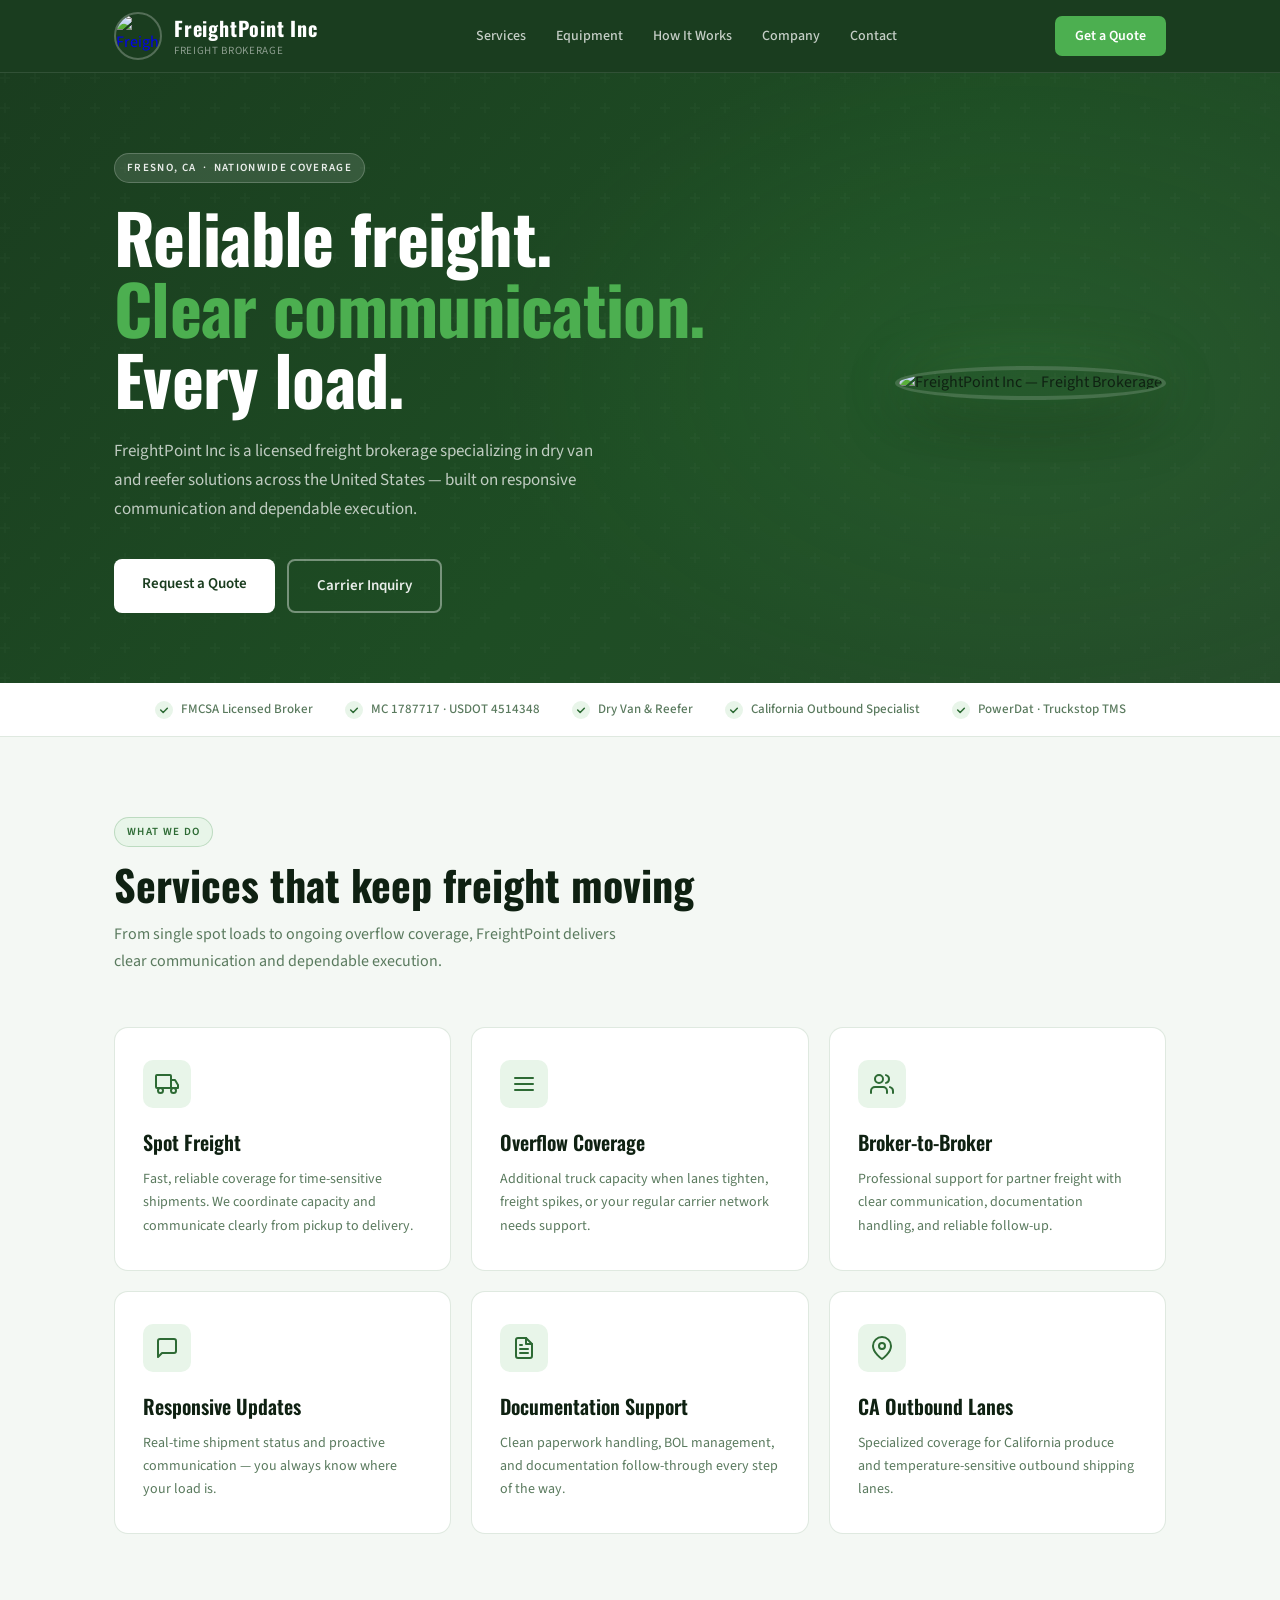
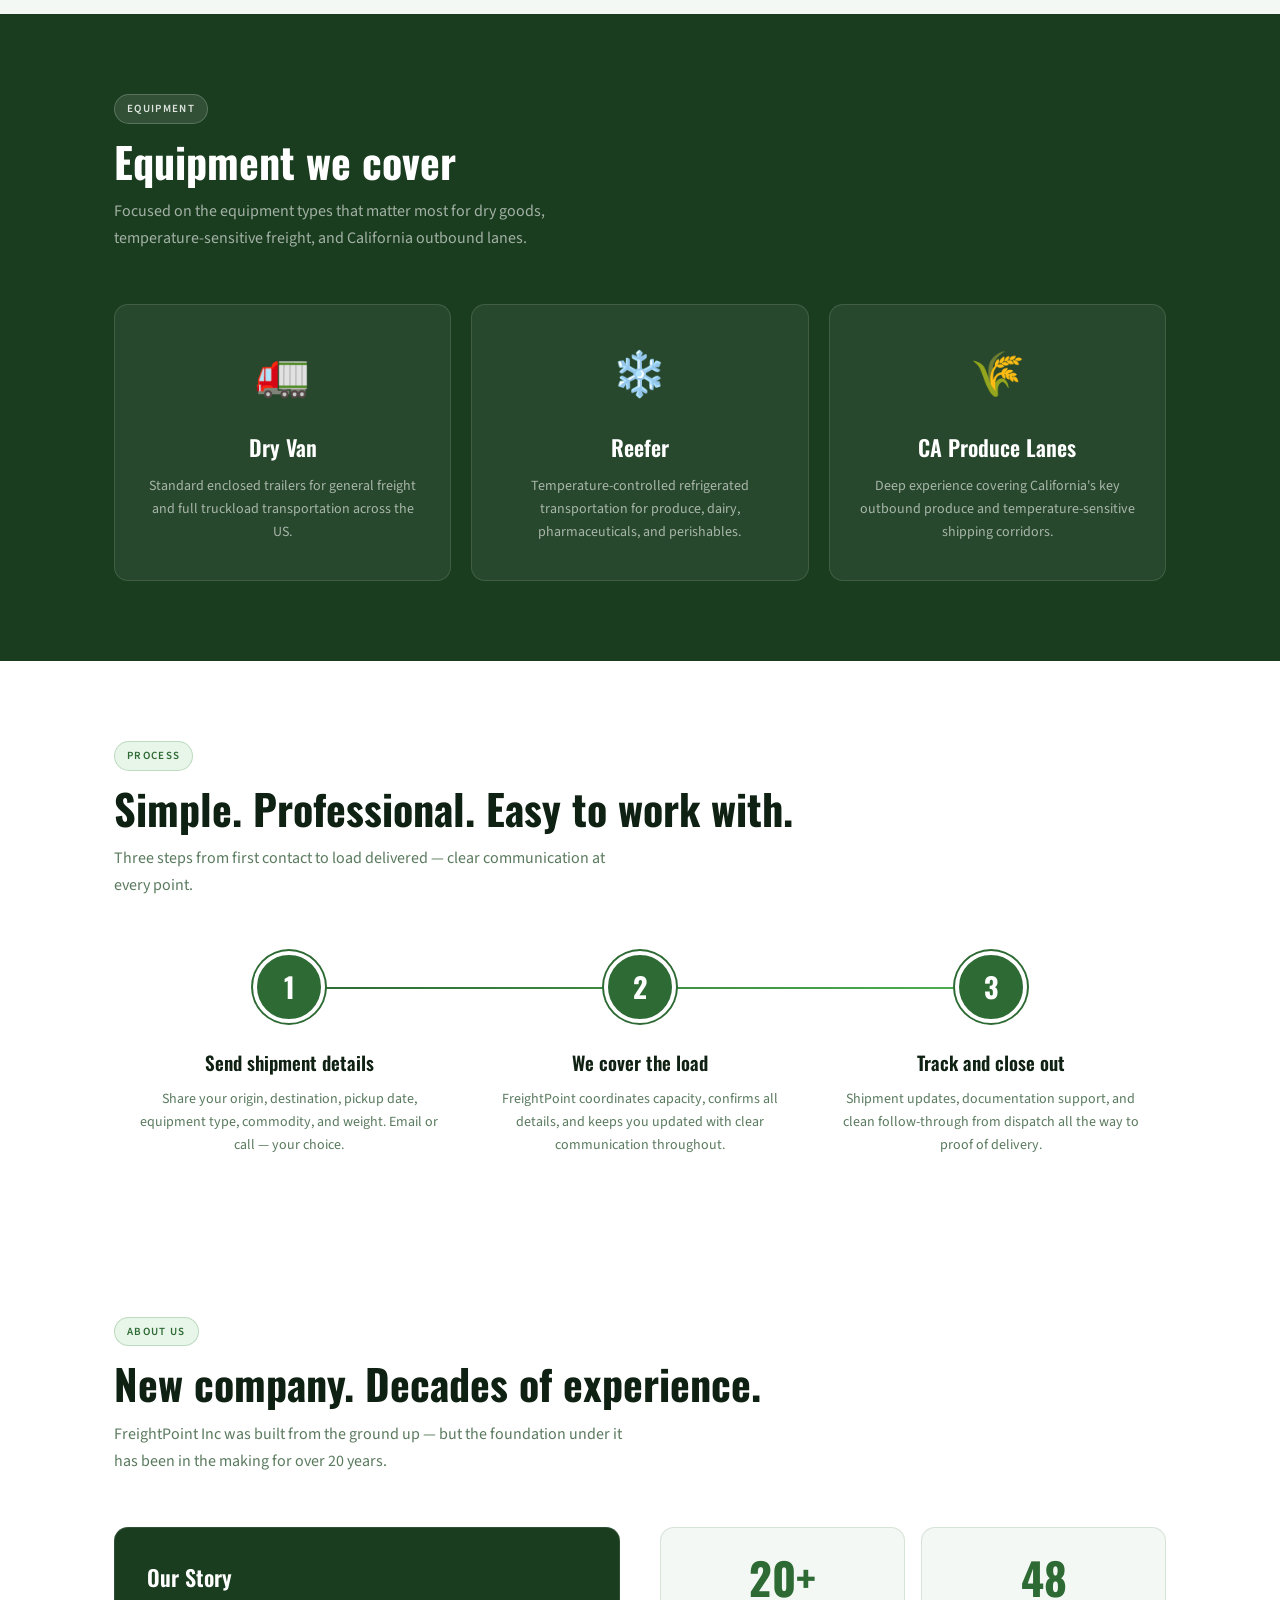
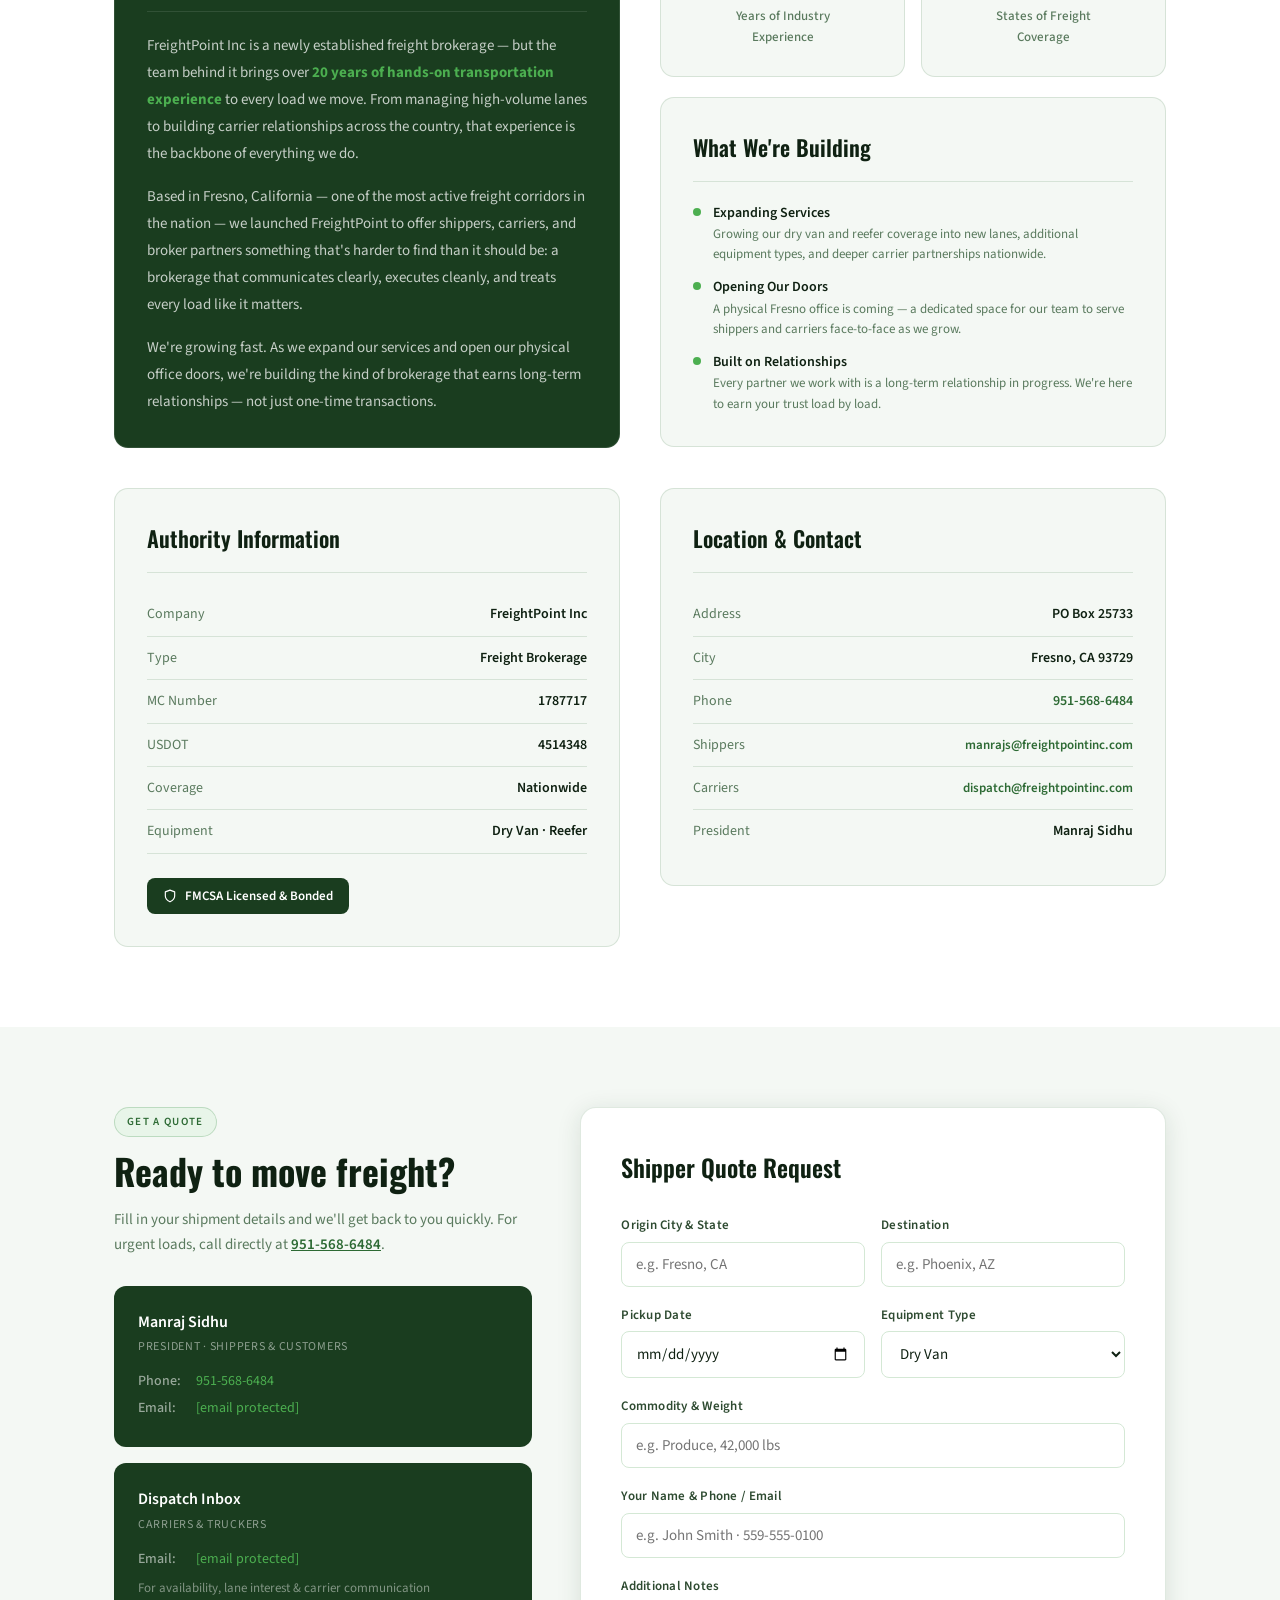
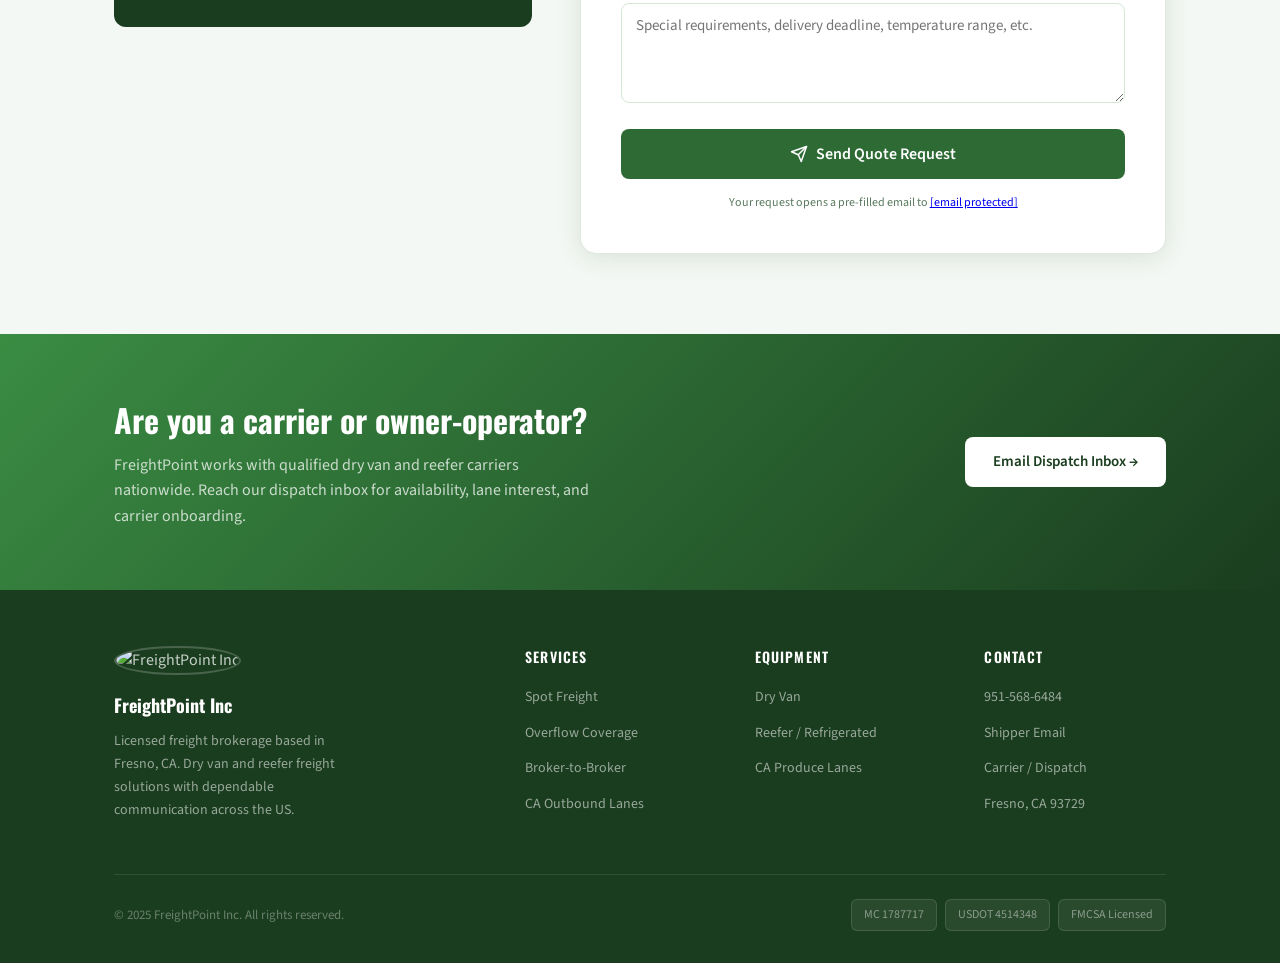
==== index.html @ e4edca2c "Rename index (2).html to index.html" ====
<!DOCTYPE html>
<html lang="en">
<head>
<meta charset="UTF-8">
<meta name="viewport" content="width=device-width, initial-scale=1.0">
<meta name="description" content="FreightPoint Inc is a licensed freight brokerage based in Fresno, CA specializing in dry van and reefer freight solutions across the United States. MC 1787717.">
<meta name="keywords" content="freight brokerage, dry van, reefer freight, California freight, trucking, logistics, Fresno">
<title>FreightPoint Inc | Freight Brokerage</title>
<link rel="preconnect" href="https://fonts.googleapis.com">
<link rel="preconnect" href="https://fonts.gstatic.com" crossorigin>
<link href="https://fonts.googleapis.com/css2?family=Oswald:wght@400;600;700&family=Source+Sans+3:wght@400;500;600&display=swap" rel="stylesheet">
<style>
  *, *::before, *::after { box-sizing: border-box; margin: 0; padding: 0; }

  :root {
    --green-dark:   #1a3d1f;
    --green-mid:    #2d6a34;
    --green-bright: #3a8c43;
    --green-light:  #e8f5e9;
    --green-accent: #4caf50;
    --white:        #ffffff;
    --off-white:    #f4f8f4;
    --text-dark:    #0f2112;
    --text-mid:     #2d4a30;
    --text-muted:   #5a7a5e;
    --border:       rgba(45,106,52,0.15);
    --shadow:       0 4px 24px rgba(26,61,31,0.12);
  }

  html { scroll-behavior: smooth; }

  body {
    font-family: 'Source Sans 3', sans-serif;
    color: var(--text-dark);
    background: var(--white);
    line-height: 1.6;
    font-size: 16px;
  }

  /* ── UTILITY ── */
  .container { max-width: 1100px; margin: 0 auto; padding: 0 24px; }
  .tag {
    display: inline-block;
    font-size: 11px;
    font-weight: 600;
    letter-spacing: .12em;
    text-transform: uppercase;
    padding: 5px 12px;
    border-radius: 100px;
    background: var(--green-light);
    color: var(--green-mid);
    border: 1px solid rgba(58,140,67,0.25);
  }
  .btn {
    display: inline-block;
    font-family: 'Source Sans 3', sans-serif;
    font-size: 15px;
    font-weight: 600;
    padding: 13px 28px;
    border-radius: 8px;
    border: none;
    cursor: pointer;
    text-decoration: none;
    transition: all .2s ease;
  }
  .btn-primary {
    background: var(--green-mid);
    color: var(--white);
  }
  .btn-primary:hover { background: var(--green-dark); transform: translateY(-1px); }
  .btn-outline {
    background: transparent;
    color: var(--green-mid);
    border: 2px solid var(--green-mid);
  }
  .btn-outline:hover { background: var(--green-light); }
  .btn-white {
    background: var(--white);
    color: var(--green-dark);
  }
  .btn-white:hover { background: var(--green-light); }

  /* ── NAV ── */
  nav {
    position: sticky;
    top: 0;
    z-index: 200;
    background: var(--green-dark);
    border-bottom: 1px solid rgba(255,255,255,.1);
  }
  .nav-inner {
    display: flex;
    align-items: center;
    justify-content: space-between;
    padding: 12px 24px;
    max-width: 1100px;
    margin: 0 auto;
  }
  .nav-logo {
    display: flex;
    align-items: center;
    gap: 12px;
    text-decoration: none;
  }
  .nav-logo img {
    width: 48px;
    height: 48px;
    border-radius: 50%;
    object-fit: cover;
    border: 2px solid rgba(255,255,255,.25);
  }
  .nav-logo-text {
    font-family: 'Oswald', sans-serif;
    font-size: 20px;
    font-weight: 700;
    color: var(--white);
    letter-spacing: .04em;
  }
  .nav-logo-sub {
    font-size: 11px;
    color: rgba(255,255,255,.5);
    letter-spacing: .06em;
    text-transform: uppercase;
    margin-top: -2px;
  }
  .nav-links {
    display: flex;
    align-items: center;
    gap: 6px;
    list-style: none;
  }
  .nav-links a {
    font-size: 14px;
    font-weight: 500;
    color: rgba(255,255,255,.75);
    text-decoration: none;
    padding: 6px 12px;
    border-radius: 6px;
    transition: all .15s;
  }
  .nav-links a:hover { color: var(--white); background: rgba(255,255,255,.1); }
  .nav-cta {
    background: var(--green-accent);
    color: var(--white);
    font-size: 14px;
    font-weight: 600;
    padding: 9px 20px;
    border-radius: 7px;
    border: none;
    cursor: pointer;
    text-decoration: none;
    transition: all .2s;
    font-family: 'Source Sans 3', sans-serif;
  }
  .nav-cta:hover { background: #43a047; transform: translateY(-1px); }
  .hamburger {
    display: none;
    flex-direction: column;
    gap: 5px;
    cursor: pointer;
    padding: 4px;
    background: none;
    border: none;
  }
  .hamburger span {
    display: block;
    width: 24px;
    height: 2px;
    background: var(--white);
    border-radius: 2px;
    transition: all .3s;
  }
  .mobile-menu {
    display: none;
    flex-direction: column;
    gap: 4px;
    padding: 12px 24px 16px;
    border-top: 1px solid rgba(255,255,255,.1);
    background: var(--green-dark);
  }
  .mobile-menu.open { display: flex; }
  .mobile-menu a {
    color: rgba(255,255,255,.85);
    text-decoration: none;
    font-size: 15px;
    padding: 10px 8px;
    border-bottom: 1px solid rgba(255,255,255,.07);
  }
  .mobile-menu a:last-child { border-bottom: none; }

  /* ── HERO ── */
  .hero {
    background: linear-gradient(135deg, var(--green-dark) 0%, #1e4d24 55%, #254d2a 100%);
    position: relative;
    overflow: hidden;
    padding: 80px 0 70px;
  }
  .hero::before {
    content: '';
    position: absolute;
    inset: 0;
    background:
      radial-gradient(ellipse 60% 80% at 80% 50%, rgba(74,175,80,.12) 0%, transparent 70%),
      url("data:image/svg+xml,%3Csvg width='60' height='60' viewBox='0 0 60 60' xmlns='http://www.w3.org/2000/svg'%3E%3Cg fill='none' fill-rule='evenodd'%3E%3Cg fill='%23ffffff' fill-opacity='0.02'%3E%3Cpath d='M36 34v-4h-2v4h-4v2h4v4h2v-4h4v-2h-4zm0-30V0h-2v4h-4v2h4v4h2V6h4V4h-4zM6 34v-4H4v4H0v2h4v4h2v-4h4v-2H6zM6 4V0H4v4H0v2h4v4h2V6h4V4H6z'/%3E%3C/g%3E%3C/g%3E%3C/svg%3E");
    pointer-events: none;
  }
  .hero-inner {
    position: relative;
    display: grid;
    grid-template-columns: 1fr auto;
    gap: 60px;
    align-items: center;
    max-width: 1100px;
    margin: 0 auto;
    padding: 0 24px;
  }
  .hero-badge { margin-bottom: 18px; }
  .hero-badge .tag {
    background: rgba(255,255,255,.12);
    color: rgba(255,255,255,.9);
    border-color: rgba(255,255,255,.2);
  }
  .hero h1 {
    font-family: 'Oswald', sans-serif;
    font-size: clamp(42px, 5.5vw, 68px);
    font-weight: 700;
    color: var(--white);
    line-height: 1.05;
    letter-spacing: -.01em;
    margin-bottom: 22px;
  }
  .hero h1 em {
    font-style: normal;
    color: var(--green-accent);
  }
  .hero-sub {
    font-size: 17px;
    color: rgba(255,255,255,.72);
    max-width: 480px;
    margin-bottom: 36px;
    line-height: 1.7;
  }
  .hero-btns { display: flex; gap: 12px; flex-wrap: wrap; }
  .hero-logo-wrap {
    flex-shrink: 0;
  }
  .hero-logo-wrap img {
    width: 240px;
    height: 240px;
    border-radius: 50%;
    object-fit: cover;
    box-shadow: 0 0 60px rgba(74,175,80,.3), 0 20px 60px rgba(0,0,0,.4);
    border: 4px solid rgba(255,255,255,.15);
    animation: float 6s ease-in-out infinite;
  }
  @keyframes float {
    0%, 100% { transform: translateY(0); }
    50% { transform: translateY(-10px); }
  }

  /* ── TRUST BAR ── */
  .trust-bar {
    background: var(--white);
    border-bottom: 1px solid var(--border);
    padding: 16px 24px;
  }
  .trust-bar-inner {
    max-width: 1100px;
    margin: 0 auto;
    display: flex;
    align-items: center;
    gap: 32px;
    flex-wrap: wrap;
    justify-content: center;
  }
  .trust-item {
    display: flex;
    align-items: center;
    gap: 8px;
    font-size: 13px;
    color: var(--text-muted);
    font-weight: 500;
  }
  .trust-check {
    width: 18px;
    height: 18px;
    border-radius: 50%;
    background: var(--green-light);
    display: flex;
    align-items: center;
    justify-content: center;
    flex-shrink: 0;
  }
  .trust-check svg { width: 10px; height: 10px; }

  /* ── SECTIONS SHARED ── */
  section { padding: 80px 0; }
  .section-label { margin-bottom: 14px; }
  .section-title {
    font-family: 'Oswald', sans-serif;
    font-size: clamp(30px, 3.5vw, 42px);
    font-weight: 700;
    color: var(--text-dark);
    line-height: 1.1;
    margin-bottom: 14px;
  }
  .section-sub {
    font-size: 16px;
    color: var(--text-muted);
    max-width: 520px;
    line-height: 1.7;
  }
  .section-head { margin-bottom: 52px; }

  /* ── SERVICES ── */
  .services { background: var(--off-white); }
  .services-grid {
    display: grid;
    grid-template-columns: repeat(3, 1fr);
    gap: 20px;
  }
  .service-card {
    background: var(--white);
    border: 1px solid var(--border);
    border-radius: 14px;
    padding: 32px 28px;
    transition: all .25s ease;
    position: relative;
    overflow: hidden;
  }
  .service-card::before {
    content: '';
    position: absolute;
    top: 0; left: 0; right: 0;
    height: 3px;
    background: var(--green-mid);
    transform: scaleX(0);
    transform-origin: left;
    transition: transform .3s ease;
  }
  .service-card:hover { transform: translateY(-4px); box-shadow: var(--shadow); }
  .service-card:hover::before { transform: scaleX(1); }
  .svc-icon {
    width: 48px;
    height: 48px;
    border-radius: 10px;
    background: var(--green-light);
    display: flex;
    align-items: center;
    justify-content: center;
    margin-bottom: 18px;
  }
  .svc-icon svg { width: 24px; height: 24px; color: var(--green-mid); fill: none; stroke: currentColor; stroke-width: 2; stroke-linecap: round; stroke-linejoin: round; }
  .service-card h3 {
    font-family: 'Oswald', sans-serif;
    font-size: 20px;
    font-weight: 600;
    color: var(--text-dark);
    margin-bottom: 10px;
  }
  .service-card p {
    font-size: 14px;
    color: var(--text-muted);
    line-height: 1.65;
  }

  /* ── EQUIPMENT ── */
  .equipment { background: var(--green-dark); }
  .equipment .section-title { color: var(--white); }
  .equipment .section-sub { color: rgba(255,255,255,.6); }
  .equip-grid {
    display: grid;
    grid-template-columns: repeat(3, 1fr);
    gap: 20px;
  }
  .equip-card {
    background: rgba(255,255,255,.06);
    border: 1px solid rgba(255,255,255,.12);
    border-radius: 14px;
    padding: 36px 28px;
    text-align: center;
    transition: all .25s;
  }
  .equip-card:hover {
    background: rgba(255,255,255,.1);
    border-color: var(--green-accent);
    transform: translateY(-4px);
  }
  .equip-icon {
    font-size: 44px;
    margin-bottom: 18px;
    display: block;
  }
  .equip-card h3 {
    font-family: 'Oswald', sans-serif;
    font-size: 22px;
    font-weight: 600;
    color: var(--white);
    margin-bottom: 10px;
  }
  .equip-card p { font-size: 14px; color: rgba(255,255,255,.6); line-height: 1.65; }

  /* ── HOW IT WORKS ── */
  .how { background: var(--white); }
  .steps-row {
    display: grid;
    grid-template-columns: repeat(3, 1fr);
    gap: 0;
    position: relative;
  }
  .steps-row::before {
    content: '';
    position: absolute;
    top: 36px;
    left: calc(16.66% + 20px);
    right: calc(16.66% + 20px);
    height: 2px;
    background: linear-gradient(90deg, var(--green-mid), var(--green-accent));
    z-index: 0;
  }
  .step {
    display: flex;
    flex-direction: column;
    align-items: center;
    text-align: center;
    padding: 0 24px;
    position: relative;
    z-index: 1;
  }
  .step-circle {
    width: 72px;
    height: 72px;
    border-radius: 50%;
    background: var(--green-mid);
    color: var(--white);
    font-family: 'Oswald', sans-serif;
    font-size: 28px;
    font-weight: 700;
    display: flex;
    align-items: center;
    justify-content: center;
    margin-bottom: 24px;
    border: 4px solid var(--white);
    box-shadow: 0 0 0 2px var(--green-mid);
  }
  .step h3 {
    font-family: 'Oswald', sans-serif;
    font-size: 19px;
    font-weight: 600;
    color: var(--text-dark);
    margin-bottom: 10px;
  }
  .step p { font-size: 14px; color: var(--text-muted); line-height: 1.65; }

  /* ── TOOLS ── */
  .tools { background: var(--off-white); }
  .tools-category {
    margin-bottom: 36px;
  }
  .tools-category-label {
    font-family: 'Oswald', sans-serif;
    font-size: 13px;
    font-weight: 600;
    letter-spacing: .1em;
    text-transform: uppercase;
    color: var(--green-mid);
    margin-bottom: 14px;
    padding-bottom: 10px;
    border-bottom: 2px solid var(--green-light);
    display: flex;
    align-items: center;
    gap: 10px;
  }
  .tools-category-label::after {
    content: '';
    flex: 1;
    height: 1px;
    background: var(--border);
  }
  .tools-grid {
    display: grid;
    grid-template-columns: repeat(3, 1fr);
    gap: 16px;
  }
  .tool-card {
    background: var(--white);
    border: 1px solid var(--border);
    border-radius: 12px;
    padding: 20px 20px;
    display: flex;
    align-items: flex-start;
    gap: 14px;
    transition: all .2s;
  }
  .tool-card:hover {
    border-color: var(--green-accent);
    box-shadow: 0 2px 12px rgba(45,106,52,.08);
    transform: translateY(-2px);
  }
  .tool-dot {
    width: 10px;
    height: 10px;
    border-radius: 50%;
    background: var(--green-accent);
    margin-top: 5px;
    flex-shrink: 0;
  }
  .tool-card h4 {
    font-size: 15px;
    font-weight: 600;
    color: var(--text-dark);
    margin-bottom: 4px;
  }
  .tool-card p { font-size: 13px; color: var(--text-muted); line-height: 1.55; }

  /* ── COMPANY / AUTHORITY ── */
  .authority { background: var(--white); }
  .auth-grid {
    display: grid;
    grid-template-columns: 1fr 1fr;
    gap: 40px;
    align-items: start;
  }
  .auth-card {
    background: var(--off-white);
    border: 1px solid var(--border);
    border-radius: 14px;
    padding: 32px;
  }
  .auth-card h3 {
    font-family: 'Oswald', sans-serif;
    font-size: 22px;
    font-weight: 600;
    color: var(--text-dark);
    margin-bottom: 20px;
    padding-bottom: 16px;
    border-bottom: 1px solid var(--border);
  }
  .auth-row {
    display: flex;
    justify-content: space-between;
    align-items: center;
    padding: 10px 0;
    border-bottom: 1px solid var(--border);
    font-size: 14px;
  }
  .auth-row:last-child { border-bottom: none; }
  .auth-label { color: var(--text-muted); }
  .auth-value { font-weight: 600; color: var(--text-dark); }
  .mc-badge-large {
    display: inline-flex;
    align-items: center;
    gap: 8px;
    background: var(--green-dark);
    color: var(--white);
    font-size: 13px;
    font-weight: 600;
    padding: 8px 16px;
    border-radius: 8px;
    margin-top: 16px;
  }

  /* ── QUOTE ── */
  .quote-section { background: var(--off-white); }
  .quote-grid {
    display: grid;
    grid-template-columns: 5fr 7fr;
    gap: 48px;
    align-items: start;
  }
  .quote-info h2 {
    font-family: 'Oswald', sans-serif;
    font-size: 36px;
    font-weight: 700;
    color: var(--text-dark);
    margin-bottom: 16px;
    line-height: 1.1;
  }
  .quote-info p {
    font-size: 15px;
    color: var(--text-muted);
    line-height: 1.7;
    margin-bottom: 28px;
  }
  .contact-block {
    background: var(--green-dark);
    border-radius: 12px;
    padding: 24px;
    margin-bottom: 16px;
  }
  .contact-block .cname {
    font-weight: 600;
    font-size: 16px;
    color: var(--white);
    margin-bottom: 2px;
  }
  .contact-block .crole {
    font-size: 12px;
    color: rgba(255,255,255,.5);
    text-transform: uppercase;
    letter-spacing: .06em;
    margin-bottom: 14px;
  }
  .contact-block .cline {
    font-size: 14px;
    color: rgba(255,255,255,.75);
    margin-bottom: 4px;
    display: flex;
    align-items: center;
    gap: 8px;
  }
  .contact-block .cline strong { color: rgba(255,255,255,.55); font-weight: 500; min-width: 50px; }
  .contact-block a { color: var(--green-accent); text-decoration: none; }
  .contact-block a:hover { text-decoration: underline; }

  .quote-form-wrap {
    background: var(--white);
    border: 1px solid var(--border);
    border-radius: 16px;
    padding: 40px;
    box-shadow: var(--shadow);
  }
  .quote-form-wrap h3 {
    font-family: 'Oswald', sans-serif;
    font-size: 24px;
    font-weight: 600;
    color: var(--text-dark);
    margin-bottom: 28px;
  }
  .form-row { display: grid; grid-template-columns: 1fr 1fr; gap: 16px; }
  .form-field { margin-bottom: 18px; }
  .form-field label {
    display: block;
    font-size: 13px;
    font-weight: 600;
    color: var(--text-mid);
    margin-bottom: 6px;
    letter-spacing: .02em;
  }
  .form-field input,
  .form-field select,
  .form-field textarea {
    width: 100%;
    padding: 11px 14px;
    border: 1.5px solid #d4e8d5;
    border-radius: 8px;
    font-family: 'Source Sans 3', sans-serif;
    font-size: 15px;
    color: var(--text-dark);
    background: var(--white);
    transition: border-color .2s;
    outline: none;
  }
  .form-field input:focus,
  .form-field select:focus,
  .form-field textarea:focus {
    border-color: var(--green-mid);
    box-shadow: 0 0 0 3px rgba(45,106,52,.1);
  }
  .form-field textarea { resize: vertical; min-height: 100px; }
  .form-submit {
    width: 100%;
    background: var(--green-mid);
    color: var(--white);
    font-family: 'Source Sans 3', sans-serif;
    font-size: 16px;
    font-weight: 600;
    padding: 14px 24px;
    border-radius: 8px;
    border: none;
    cursor: pointer;
    transition: all .2s;
    display: flex;
    align-items: center;
    justify-content: center;
    gap: 8px;
  }
  .form-submit:hover { background: var(--green-dark); transform: translateY(-1px); }
  .form-note {
    font-size: 12px;
    color: var(--text-muted);
    text-align: center;
    margin-top: 14px;
  }
  .success-msg {
    display: none;
    background: var(--green-light);
    border: 1px solid var(--green-accent);
    color: var(--green-dark);
    padding: 14px 18px;
    border-radius: 8px;
    font-size: 14px;
    margin-top: 16px;
    font-weight: 500;
  }

  /* ── CARRIER SECTION ── */
  .carrier-banner {
    background: linear-gradient(135deg, var(--green-bright), var(--green-dark));
    padding: 60px 0;
  }
  .carrier-inner {
    max-width: 1100px;
    margin: 0 auto;
    padding: 0 24px;
    display: flex;
    align-items: center;
    justify-content: space-between;
    gap: 32px;
    flex-wrap: wrap;
  }
  .carrier-inner h2 {
    font-family: 'Oswald', sans-serif;
    font-size: 32px;
    font-weight: 700;
    color: var(--white);
    margin-bottom: 8px;
  }
  .carrier-inner p { font-size: 16px; color: rgba(255,255,255,.75); max-width: 480px; }

  /* ── FOOTER ── */
  footer {
    background: var(--green-dark);
    color: rgba(255,255,255,.75);
    padding: 56px 0 32px;
  }
  .footer-grid {
    display: grid;
    grid-template-columns: 2fr 1fr 1fr 1fr;
    gap: 48px;
    margin-bottom: 48px;
  }
  .footer-brand img {
    width: 70px;
    height: 70px;
    border-radius: 50%;
    margin-bottom: 16px;
    border: 2px solid rgba(255,255,255,.2);
  }
  .footer-brand p {
    font-size: 14px;
    color: rgba(255,255,255,.55);
    line-height: 1.65;
    margin-top: 10px;
    max-width: 240px;
  }
  .footer-col h4 {
    font-family: 'Oswald', sans-serif;
    font-size: 14px;
    font-weight: 600;
    color: var(--white);
    letter-spacing: .08em;
    text-transform: uppercase;
    margin-bottom: 16px;
  }
  .footer-col ul { list-style: none; }
  .footer-col ul li { margin-bottom: 10px; }
  .footer-col ul li a {
    color: rgba(255,255,255,.55);
    text-decoration: none;
    font-size: 14px;
    transition: color .15s;
  }
  .footer-col ul li a:hover { color: var(--white); }
  .footer-col ul li span { color: rgba(255,255,255,.55); font-size: 14px; }
  .footer-bottom {
    border-top: 1px solid rgba(255,255,255,.1);
    padding-top: 24px;
    display: flex;
    justify-content: space-between;
    align-items: center;
    flex-wrap: wrap;
    gap: 12px;
  }
  .footer-bottom p { font-size: 13px; color: rgba(255,255,255,.35); }
  .mc-chips { display: flex; gap: 8px; flex-wrap: wrap; }
  .mc-chip {
    background: rgba(255,255,255,.07);
    border: 1px solid rgba(255,255,255,.12);
    border-radius: 6px;
    padding: 5px 12px;
    font-size: 12px;
    color: rgba(255,255,255,.45);
  }

  /* ── RESPONSIVE ── */
  @media (max-width: 900px) {
    .hero-inner { grid-template-columns: 1fr; gap: 40px; }
    .hero-logo-wrap { display: flex; justify-content: center; order: -1; }
    .hero-logo-wrap img { width: 180px; height: 180px; }
    .hero h1 { text-align: center; }
    .hero-sub { margin: 0 auto 32px; text-align: center; }
    .hero-badge { text-align: center; }
    .hero-btns { justify-content: center; }
    .services-grid,
    .equip-grid,
    .tools-grid { grid-template-columns: 1fr 1fr; }
    .tools-category-label { font-size: 12px; }
    .footer-grid { grid-template-columns: 1fr 1fr; gap: 32px; }
    .steps-row { grid-template-columns: 1fr; }
    .steps-row::before { display: none; }
    .step { padding: 0 0 32px; align-items: flex-start; text-align: left; flex-direction: row; gap: 20px; }
    .step-circle { flex-shrink: 0; }
    .auth-grid { grid-template-columns: 1fr; }
    .about-story-grid { grid-template-columns: 1fr !important; }
    .quote-grid { grid-template-columns: 1fr; }
  }
  @media (max-width: 600px) {
    .nav-links, .nav-cta { display: none; }
    .hamburger { display: flex; }
    .services-grid,
    .equip-grid,
    .tools-grid { grid-template-columns: 1fr; }
    .form-row { grid-template-columns: 1fr; }
    .quote-form-wrap { padding: 24px; }
    .footer-grid { grid-template-columns: 1fr; }
    .carrier-inner { text-align: center; }
    .carrier-inner a { margin: 0 auto; }
    section { padding: 56px 0; }
  }
</style>
</head>
<body>

<!-- NAV -->
<nav id="top">
  <div class="nav-inner">
    <a class="nav-logo" href="#top">
      <img src="FreightPoint_Logo.png" alt="FreightPoint Inc Logo">
      <div>
        <div class="nav-logo-text">FreightPoint Inc</div>
        <div class="nav-logo-sub">Freight Brokerage</div>
      </div>
    </a>
    <ul class="nav-links">
      <li><a href="#services">Services</a></li>
      <li><a href="#equipment">Equipment</a></li>
      <li><a href="#how">How It Works</a></li>
      <li><a href="#company">Company</a></li>
      <li><a href="#contact">Contact</a></li>
    </ul>
    <a class="nav-cta" href="#quote">Get a Quote</a>
    <button class="hamburger" id="menuBtn" aria-label="Open menu">
      <span></span><span></span><span></span>
    </button>
  </div>
  <div class="mobile-menu" id="mobileMenu">
    <a href="#services" onclick="closeMenu()">Services</a>
    <a href="#equipment" onclick="closeMenu()">Equipment</a>
    <a href="#how" onclick="closeMenu()">How It Works</a>
    <a href="#company" onclick="closeMenu()">Company</a>
    <a href="#quote" onclick="closeMenu()">Get a Quote</a>
    <a href="#contact" onclick="closeMenu()">Contact</a>
  </div>
</nav>

<!-- HERO -->
<section class="hero">
  <div class="hero-inner">
    <div class="hero-content">
      <div class="hero-badge">
        <span class="tag">Fresno, CA &nbsp;·&nbsp; Nationwide Coverage</span>
      </div>
      <h1>Reliable freight.<br><em>Clear communication.</em><br>Every load.</h1>
      <p class="hero-sub">FreightPoint Inc is a licensed freight brokerage specializing in dry van and reefer solutions across the United States — built on responsive communication and dependable execution.</p>
      <div class="hero-btns">
        <a class="btn btn-white" href="#quote">Request a Quote</a>
        <a class="btn btn-outline" style="border-color:rgba(255,255,255,.4);color:rgba(255,255,255,.9);" href="/cdn-cgi/l/email-protection#47232e34372633242f072135222e202f3337282e29332e29246924282a783432252d2224337a042635352e22356275770e2936322e353e">Carrier Inquiry</a>
      </div>
    </div>
    <div class="hero-logo-wrap">
      <img src="FreightPoint_Logo.png" alt="FreightPoint Inc — Freight Brokerage">
    </div>
  </div>
</section>

<!-- TRUST BAR -->
<div class="trust-bar">
  <div class="trust-bar-inner">
    <div class="trust-item">
      <div class="trust-check">
        <svg viewBox="0 0 12 12" fill="none" xmlns="http://www.w3.org/2000/svg"><path d="M2 6l3 3 5-5" stroke="#2d6a34" stroke-width="1.8" stroke-linecap="round" stroke-linejoin="round"/></svg>
      </div>
      FMCSA Licensed Broker
    </div>
    <div class="trust-item">
      <div class="trust-check">
        <svg viewBox="0 0 12 12" fill="none" xmlns="http://www.w3.org/2000/svg"><path d="M2 6l3 3 5-5" stroke="#2d6a34" stroke-width="1.8" stroke-linecap="round" stroke-linejoin="round"/></svg>
      </div>
      MC 1787717 · USDOT 4514348
    </div>
    <div class="trust-item">
      <div class="trust-check">
        <svg viewBox="0 0 12 12" fill="none" xmlns="http://www.w3.org/2000/svg"><path d="M2 6l3 3 5-5" stroke="#2d6a34" stroke-width="1.8" stroke-linecap="round" stroke-linejoin="round"/></svg>
      </div>
      Dry Van &amp; Reefer
    </div>
    <div class="trust-item">
      <div class="trust-check">
        <svg viewBox="0 0 12 12" fill="none" xmlns="http://www.w3.org/2000/svg"><path d="M2 6l3 3 5-5" stroke="#2d6a34" stroke-width="1.8" stroke-linecap="round" stroke-linejoin="round"/></svg>
      </div>
      California Outbound Specialist
    </div>
    <div class="trust-item">
      <div class="trust-check">
        <svg viewBox="0 0 12 12" fill="none" xmlns="http://www.w3.org/2000/svg"><path d="M2 6l3 3 5-5" stroke="#2d6a34" stroke-width="1.8" stroke-linecap="round" stroke-linejoin="round"/></svg>
      </div>
      PowerDat · Truckstop TMS
    </div>
  </div>
</div>

<!-- SERVICES -->
<section class="services" id="services">
  <div class="container">
    <div class="section-head">
      <div class="section-label"><span class="tag">What We Do</span></div>
      <h2 class="section-title">Services that keep freight moving</h2>
      <p class="section-sub">From single spot loads to ongoing overflow coverage, FreightPoint delivers clear communication and dependable execution.</p>
    </div>
    <div class="services-grid">
      <div class="service-card">
        <div class="svc-icon">
          <svg viewBox="0 0 24 24"><rect x="1" y="3" width="15" height="13" rx="1"/><path d="M16 8h4l3 5v3h-7V8z"/><circle cx="5.5" cy="18.5" r="2.5"/><circle cx="18.5" cy="18.5" r="2.5"/></svg>
        </div>
        <h3>Spot Freight</h3>
        <p>Fast, reliable coverage for time-sensitive shipments. We coordinate capacity and communicate clearly from pickup to delivery.</p>
      </div>
      <div class="service-card">
        <div class="svc-icon">
          <svg viewBox="0 0 24 24"><path d="M3 12h18M3 6h18M3 18h18"/></svg>
        </div>
        <h3>Overflow Coverage</h3>
        <p>Additional truck capacity when lanes tighten, freight spikes, or your regular carrier network needs support.</p>
      </div>
      <div class="service-card">
        <div class="svc-icon">
          <svg viewBox="0 0 24 24"><path d="M17 21v-2a4 4 0 0 0-4-4H5a4 4 0 0 0-4 4v2"/><circle cx="9" cy="7" r="4"/><path d="M23 21v-2a4 4 0 0 0-3-3.87"/><path d="M16 3.13a4 4 0 0 1 0 7.75"/></svg>
        </div>
        <h3>Broker-to-Broker</h3>
        <p>Professional support for partner freight with clear communication, documentation handling, and reliable follow-up.</p>
      </div>
      <div class="service-card">
        <div class="svc-icon">
          <svg viewBox="0 0 24 24"><path d="M21 15a2 2 0 0 1-2 2H7l-4 4V5a2 2 0 0 1 2-2h14a2 2 0 0 1 2 2z"/></svg>
        </div>
        <h3>Responsive Updates</h3>
        <p>Real-time shipment status and proactive communication — you always know where your load is.</p>
      </div>
      <div class="service-card">
        <div class="svc-icon">
          <svg viewBox="0 0 24 24"><path d="M14 2H6a2 2 0 0 0-2 2v16a2 2 0 0 0 2 2h12a2 2 0 0 0 2-2V8z"/><path d="M14 2v6h6"/><line x1="16" y1="13" x2="8" y2="13"/><line x1="16" y1="17" x2="8" y2="17"/><line x1="10" y1="9" x2="8" y2="9"/></svg>
        </div>
        <h3>Documentation Support</h3>
        <p>Clean paperwork handling, BOL management, and documentation follow-through every step of the way.</p>
      </div>
      <div class="service-card">
        <div class="svc-icon">
          <svg viewBox="0 0 24 24"><path d="M21 10c0 7-9 13-9 13s-9-6-9-13a9 9 0 0 1 18 0z"/><circle cx="12" cy="10" r="3"/></svg>
        </div>
        <h3>CA Outbound Lanes</h3>
        <p>Specialized coverage for California produce and temperature-sensitive outbound shipping lanes.</p>
      </div>
    </div>
  </div>
</section>

<!-- EQUIPMENT -->
<section class="equipment" id="equipment">
  <div class="container">
    <div class="section-head">
      <div class="section-label"><span class="tag" style="background:rgba(255,255,255,.1);color:rgba(255,255,255,.85);border-color:rgba(255,255,255,.2);">Equipment</span></div>
      <h2 class="section-title">Equipment we cover</h2>
      <p class="section-sub">Focused on the equipment types that matter most for dry goods, temperature-sensitive freight, and California outbound lanes.</p>
    </div>
    <div class="equip-grid">
      <div class="equip-card">
        <span class="equip-icon">🚛</span>
        <h3>Dry Van</h3>
        <p>Standard enclosed trailers for general freight and full truckload transportation across the US.</p>
      </div>
      <div class="equip-card">
        <span class="equip-icon">❄️</span>
        <h3>Reefer</h3>
        <p>Temperature-controlled refrigerated transportation for produce, dairy, pharmaceuticals, and perishables.</p>
      </div>
      <div class="equip-card">
        <span class="equip-icon">🌾</span>
        <h3>CA Produce Lanes</h3>
        <p>Deep experience covering California's key outbound produce and temperature-sensitive shipping corridors.</p>
      </div>
    </div>
  </div>
</section>

<!-- HOW IT WORKS -->
<section class="how" id="how">
  <div class="container">
    <div class="section-head">
      <div class="section-label"><span class="tag">Process</span></div>
      <h2 class="section-title">Simple. Professional. Easy to work with.</h2>
      <p class="section-sub">Three steps from first contact to load delivered — clear communication at every point.</p>
    </div>
    <div class="steps-row">
      <div class="step">
        <div class="step-circle">1</div>
        <div>
          <h3>Send shipment details</h3>
          <p>Share your origin, destination, pickup date, equipment type, commodity, and weight. Email or call — your choice.</p>
        </div>
      </div>
      <div class="step">
        <div class="step-circle">2</div>
        <div>
          <h3>We cover the load</h3>
          <p>FreightPoint coordinates capacity, confirms all details, and keeps you updated with clear communication throughout.</p>
        </div>
      </div>
      <div class="step">
        <div class="step-circle">3</div>
        <div>
          <h3>Track and close out</h3>
          <p>Shipment updates, documentation support, and clean follow-through from dispatch all the way to proof of delivery.</p>
        </div>
      </div>
    </div>
  </div>
</section>



<!-- COMPANY / ABOUT -->
<section class="authority" id="company">
  <div class="container">
    <div class="section-head">
      <div class="section-label"><span class="tag">About Us</span></div>
      <h2 class="section-title">New company. Decades of experience.</h2>
      <p class="section-sub">FreightPoint Inc was built from the ground up — but the foundation under it has been in the making for over 20 years.</p>
    </div>

    <!-- Story block -->
    <div style="display:grid;grid-template-columns:1fr 1fr;gap:40px;margin-bottom:40px;">
      <div class="auth-card" style="background:var(--green-dark);border-color:rgba(255,255,255,.1);">
        <h3 style="color:var(--white);border-color:rgba(255,255,255,.1);">Our Story</h3>
        <p style="font-size:15px;color:rgba(255,255,255,.75);line-height:1.8;margin-bottom:16px;">
          FreightPoint Inc is a newly established freight brokerage — but the team behind it brings over <strong style="color:var(--green-accent);">20 years of hands-on transportation experience</strong> to every load we move. From managing high-volume lanes to building carrier relationships across the country, that experience is the backbone of everything we do.
        </p>
        <p style="font-size:15px;color:rgba(255,255,255,.75);line-height:1.8;margin-bottom:16px;">
          Based in Fresno, California — one of the most active freight corridors in the nation — we launched FreightPoint to offer shippers, carriers, and broker partners something that's harder to find than it should be: a brokerage that communicates clearly, executes cleanly, and treats every load like it matters.
        </p>
        <p style="font-size:15px;color:rgba(255,255,255,.75);line-height:1.8;">
          We're growing fast. As we expand our services and open our physical office doors, we're building the kind of brokerage that earns long-term relationships — not just one-time transactions.
        </p>
      </div>

      <div style="display:flex;flex-direction:column;gap:20px;">
        <!-- Stat cards -->
        <div style="display:grid;grid-template-columns:1fr 1fr;gap:16px;">
          <div class="auth-card" style="text-align:center;padding:28px 20px;">
            <div style="font-family:'Oswald',sans-serif;font-size:44px;font-weight:700;color:var(--green-mid);line-height:1;">20+</div>
            <div style="font-size:13px;color:var(--text-muted);margin-top:6px;font-weight:500;">Years of Industry<br>Experience</div>
          </div>
          <div class="auth-card" style="text-align:center;padding:28px 20px;">
            <div style="font-family:'Oswald',sans-serif;font-size:44px;font-weight:700;color:var(--green-mid);line-height:1;">48</div>
            <div style="font-size:13px;color:var(--text-muted);margin-top:6px;font-weight:500;">States of Freight<br>Coverage</div>
          </div>
        </div>

        <!-- What's coming -->
        <div class="auth-card">
          <h3>What We're Building</h3>
          <div style="display:flex;flex-direction:column;gap:12px;margin-top:4px;">
            <div style="display:flex;align-items:flex-start;gap:12px;">
              <div style="width:8px;height:8px;border-radius:50%;background:var(--green-accent);flex-shrink:0;margin-top:6px;"></div>
              <div>
                <div style="font-size:14px;font-weight:600;color:var(--text-dark);">Expanding Services</div>
                <div style="font-size:13px;color:var(--text-muted);line-height:1.55;">Growing our dry van and reefer coverage into new lanes, additional equipment types, and deeper carrier partnerships nationwide.</div>
              </div>
            </div>
            <div style="display:flex;align-items:flex-start;gap:12px;">
              <div style="width:8px;height:8px;border-radius:50%;background:var(--green-accent);flex-shrink:0;margin-top:6px;"></div>
              <div>
                <div style="font-size:14px;font-weight:600;color:var(--text-dark);">Opening Our Doors</div>
                <div style="font-size:13px;color:var(--text-muted);line-height:1.55;">A physical Fresno office is coming — a dedicated space for our team to serve shippers and carriers face-to-face as we grow.</div>
              </div>
            </div>
            <div style="display:flex;align-items:flex-start;gap:12px;">
              <div style="width:8px;height:8px;border-radius:50%;background:var(--green-accent);flex-shrink:0;margin-top:6px;"></div>
              <div>
                <div style="font-size:14px;font-weight:600;color:var(--text-dark);">Built on Relationships</div>
                <div style="font-size:13px;color:var(--text-muted);line-height:1.55;">Every partner we work with is a long-term relationship in progress. We're here to earn your trust load by load.</div>
              </div>
            </div>
          </div>
        </div>
      </div>
    </div>

    <!-- Authority row -->
    <div class="auth-grid">
      <div class="auth-card">
        <h3>Authority Information</h3>
        <div class="auth-row">
          <span class="auth-label">Company</span>
          <span class="auth-value">FreightPoint Inc</span>
        </div>
        <div class="auth-row">
          <span class="auth-label">Type</span>
          <span class="auth-value">Freight Brokerage</span>
        </div>
        <div class="auth-row">
          <span class="auth-label">MC Number</span>
          <span class="auth-value">1787717</span>
        </div>
        <div class="auth-row">
          <span class="auth-label">USDOT</span>
          <span class="auth-value">4514348</span>
        </div>
        <div class="auth-row">
          <span class="auth-label">Coverage</span>
          <span class="auth-value">Nationwide</span>
        </div>
        <div class="auth-row">
          <span class="auth-label">Equipment</span>
          <span class="auth-value">Dry Van · Reefer</span>
        </div>
        <div style="margin-top:8px">
          <span class="mc-badge-large">
            <svg width="14" height="14" viewBox="0 0 24 24" fill="none" stroke="currentColor" stroke-width="2" stroke-linecap="round" stroke-linejoin="round"><path d="M12 22s8-4 8-10V5l-8-3-8 3v7c0 6 8 10 8 10z"/></svg>
            FMCSA Licensed &amp; Bonded
          </span>
        </div>
      </div>
      <div class="auth-card">
        <h3>Location &amp; Contact</h3>
        <div class="auth-row">
          <span class="auth-label">Address</span>
          <span class="auth-value">PO Box 25733</span>
        </div>
        <div class="auth-row">
          <span class="auth-label">City</span>
          <span class="auth-value">Fresno, CA 93729</span>
        </div>
        <div class="auth-row">
          <span class="auth-label">Phone</span>
          <span class="auth-value"><a href="tel:9515686484" style="color:var(--green-mid);text-decoration:none;">951-568-6484</a></span>
        </div>
        <div class="auth-row">
          <span class="auth-label">Shippers</span>
          <span class="auth-value"><a href="mailto:manrajs@freightpointinc.com" style="color:var(--green-mid);text-decoration:none;font-size:13px;">manrajs@freightpointinc.com</a></span>
        </div>
        <div class="auth-row">
          <span class="auth-label">Carriers</span>
          <span class="auth-value"><a href="mailto:dispatch@freightpointinc.com" style="color:var(--green-mid);text-decoration:none;font-size:13px;">dispatch@freightpointinc.com</a></span>
        </div>
        <div class="auth-row">
          <span class="auth-label">President</span>
          <span class="auth-value">Manraj Sidhu</span>
        </div>
      </div>
    </div>

  </div>
</section>

<!-- QUOTE -->
<section class="quote-section" id="quote">
  <div class="container">
    <div class="quote-grid">
      <div class="quote-info">
        <div class="section-label" style="margin-bottom:14px"><span class="tag">Get a Quote</span></div>
        <h2>Ready to move freight?</h2>
        <p>Fill in your shipment details and we'll get back to you quickly. For urgent loads, call directly at <a href="tel:9515686484" style="color:var(--green-mid);font-weight:600;">951-568-6484</a>.</p>
        <div class="contact-block">
          <div class="cname">Manraj Sidhu</div>
          <div class="crole">President · Shippers &amp; Customers</div>
          <div class="cline"><strong>Phone:</strong> <a href="tel:9515686484">951-568-6484</a></div>
          <div class="cline"><strong>Email:</strong> <a href="/cdn-cgi/l/email-protection#9cf1fdf2eefdf6efdcfaeef9f5fbf4e8ecf3f5f2e8f5f2ffb2fff3f1"><span class="__cf_email__" data-cfemail="fb969a95899a9188bb9d899e929c938f8b9492958f929598d5989496">[email&#160;protected]</span></a></div>
        </div>
        <div class="contact-block">
          <div class="cname">Dispatch Inbox</div>
          <div class="crole">Carriers &amp; Truckers</div>
          <div class="cline"><strong>Email:</strong> <a href="/cdn-cgi/l/email-protection#7115180201100512193117031418161905011e181f05181f125f121e1c"><span class="__cf_email__" data-cfemail="44202d37342530272c042236212d232c30342b2d2a302d2a276a272b29">[email&#160;protected]</span></a></div>
          <div class="cline" style="margin-top:8px;font-size:13px;color:rgba(255,255,255,.45);">For availability, lane interest &amp; carrier communication</div>
        </div>
      </div>
      <div class="quote-form-wrap">
        <h3>Shipper Quote Request</h3>
        <form id="quoteForm" onsubmit="handleSubmit(event)">
          <div class="form-row">
            <div class="form-field">
              <label for="origin">Origin City &amp; State</label>
              <input type="text" id="origin" name="origin" placeholder="e.g. Fresno, CA" required>
            </div>
            <div class="form-field">
              <label for="destination">Destination</label>
              <input type="text" id="destination" name="destination" placeholder="e.g. Phoenix, AZ" required>
            </div>
          </div>
          <div class="form-row">
            <div class="form-field">
              <label for="pickup">Pickup Date</label>
              <input type="date" id="pickup" name="pickup" required>
            </div>
            <div class="form-field">
              <label for="equipment">Equipment Type</label>
              <select id="equipment" name="equipment">
                <option value="Dry Van">Dry Van</option>
                <option value="Reefer">Reefer</option>
              </select>
            </div>
          </div>
          <div class="form-field">
            <label for="commodity">Commodity &amp; Weight</label>
            <input type="text" id="commodity" name="commodity" placeholder="e.g. Produce, 42,000 lbs">
          </div>
          <div class="form-field">
            <label for="contact">Your Name &amp; Phone / Email</label>
            <input type="text" id="contact" name="contact" placeholder="e.g. John Smith · 559-555-0100" required>
          </div>
          <div class="form-field">
            <label for="notes">Additional Notes</label>
            <textarea id="notes" name="notes" placeholder="Special requirements, delivery deadline, temperature range, etc."></textarea>
          </div>
          <button type="submit" class="form-submit">
            <svg width="18" height="18" viewBox="0 0 24 24" fill="none" stroke="currentColor" stroke-width="2" stroke-linecap="round" stroke-linejoin="round"><line x1="22" y1="2" x2="11" y2="13"/><polygon points="22 2 15 22 11 13 2 9 22 2"/></svg>
            Send Quote Request
          </button>
          <p class="form-note">Your request opens a pre-filled email to <a href="/cdn-cgi/l/email-protection" class="__cf_email__" data-cfemail="d4b9b5baa6b5bea794b2a6b1bdb3bca0a4bbbdbaa0bdbab7fab7bbb9">[email&#160;protected]</a></p>
          <div class="success-msg" id="successMsg">
            ✓ Your email client should have opened with a pre-filled quote request. If not, email <a href="/cdn-cgi/l/email-protection#5d303c332f3c372e1d3b2f38343a35292d3234332934333e733e3230"><span class="__cf_email__" data-cfemail="abc6cac5d9cac1d8ebcdd9cec2ccc3dfdbc4c2c5dfc2c5c885c8c4c6">[email&#160;protected]</span></a> directly.
          </div>
        </form>
      </div>
    </div>
  </div>
</section>

<!-- CARRIER BANNER -->
<div class="carrier-banner" id="contact">
  <div class="carrier-inner">
    <div>
      <h2>Are you a carrier or owner-operator?</h2>
      <p>FreightPoint works with qualified dry van and reefer carriers nationwide. Reach our dispatch inbox for availability, lane interest, and carrier onboarding.</p>
    </div>
    <a class="btn btn-white" href="/cdn-cgi/l/email-protection#b9ddd0cac9d8cddad1f9dfcbdcd0ded1cdc9d6d0d7cdd0d7da97dad6d486caccdbd3dcdacd84fad8cbcbd0dccb9c8b89f0d7c8ccd0cbc0">Email Dispatch Inbox →</a>
  </div>
</div>

<!-- FOOTER -->
<footer>
  <div class="container">
    <div class="footer-grid">
      <div class="footer-brand">
        <img src="FreightPoint_Logo.png" alt="FreightPoint Inc">
        <div style="font-family:'Oswald',sans-serif;font-size:18px;font-weight:700;color:var(--white);">FreightPoint Inc</div>
        <p>Licensed freight brokerage based in Fresno, CA. Dry van and reefer freight solutions with dependable communication across the US.</p>
      </div>
      <div class="footer-col">
        <h4>Services</h4>
        <ul>
          <li><a href="#services">Spot Freight</a></li>
          <li><a href="#services">Overflow Coverage</a></li>
          <li><a href="#services">Broker-to-Broker</a></li>
          <li><a href="#services">CA Outbound Lanes</a></li>
        </ul>
      </div>
      <div class="footer-col">
        <h4>Equipment</h4>
        <ul>
          <li><a href="#equipment">Dry Van</a></li>
          <li><a href="#equipment">Reefer / Refrigerated</a></li>
          <li><a href="#equipment">CA Produce Lanes</a></li>
        </ul>
      </div>
      <div class="footer-col">
        <h4>Contact</h4>
        <ul>
          <li><a href="tel:9515686484">951-568-6484</a></li>
          <li><a href="/cdn-cgi/l/email-protection#284549465a49425b684e5a4d414f405c584741465c41464b064b4745">Shipper Email</a></li>
          <li><a href="/cdn-cgi/l/email-protection#d8bcb1aba8b9acbbb098beaabdb1bfb0aca8b7b1b6acb1b6bbf6bbb7b5">Carrier / Dispatch</a></li>
          <li><span>Fresno, CA 93729</span></li>
        </ul>
      </div>
    </div>
    <div class="footer-bottom">
      <p>© 2025 FreightPoint Inc. All rights reserved.</p>
      <div class="mc-chips">
        <span class="mc-chip">MC 1787717</span>
        <span class="mc-chip">USDOT 4514348</span>
        <span class="mc-chip">FMCSA Licensed</span>
      </div>
    </div>
  </div>
</footer>

<script data-cfasync="false" src="/cdn-cgi/scripts/5c5dd728/cloudflare-static/email-decode.min.js"></script><script>
  // Mobile menu
  const menuBtn = document.getElementById('menuBtn');
  const mobileMenu = document.getElementById('mobileMenu');
  menuBtn.addEventListener('click', () => {
    mobileMenu.classList.toggle('open');
  });
  function closeMenu() {
    mobileMenu.classList.remove('open');
  }

  // Quote form → mailto
  function handleSubmit(e) {
    e.preventDefault();
    const f = e.target;
    const origin      = f.origin.value;
    const destination = f.destination.value;
    const pickup      = f.pickup.value;
    const equipment   = f.equipment.value;
    const commodity   = f.commodity.value;
    const contact     = f.contact.value;
    const notes       = f.notes.value;

    const subject = encodeURIComponent('Freight Quote Request — ' + origin + ' to ' + destination);
    const body = encodeURICo
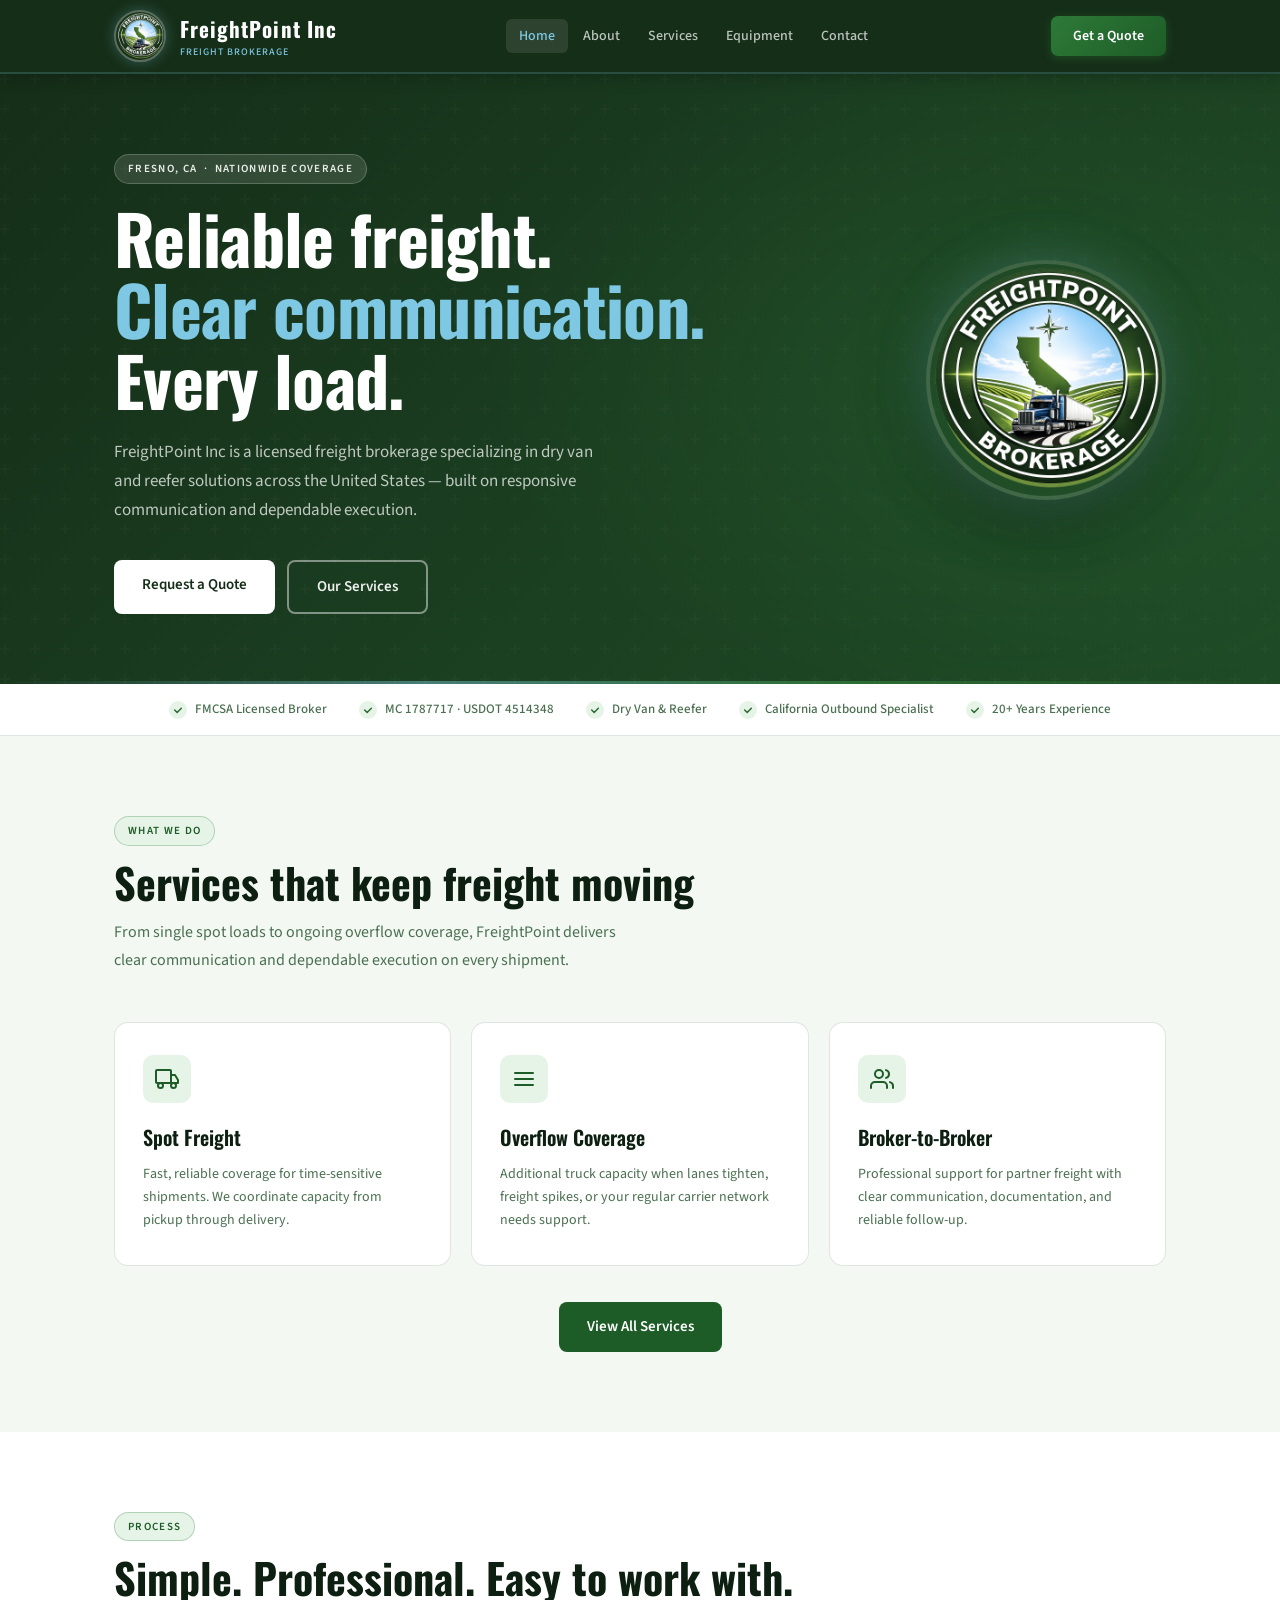
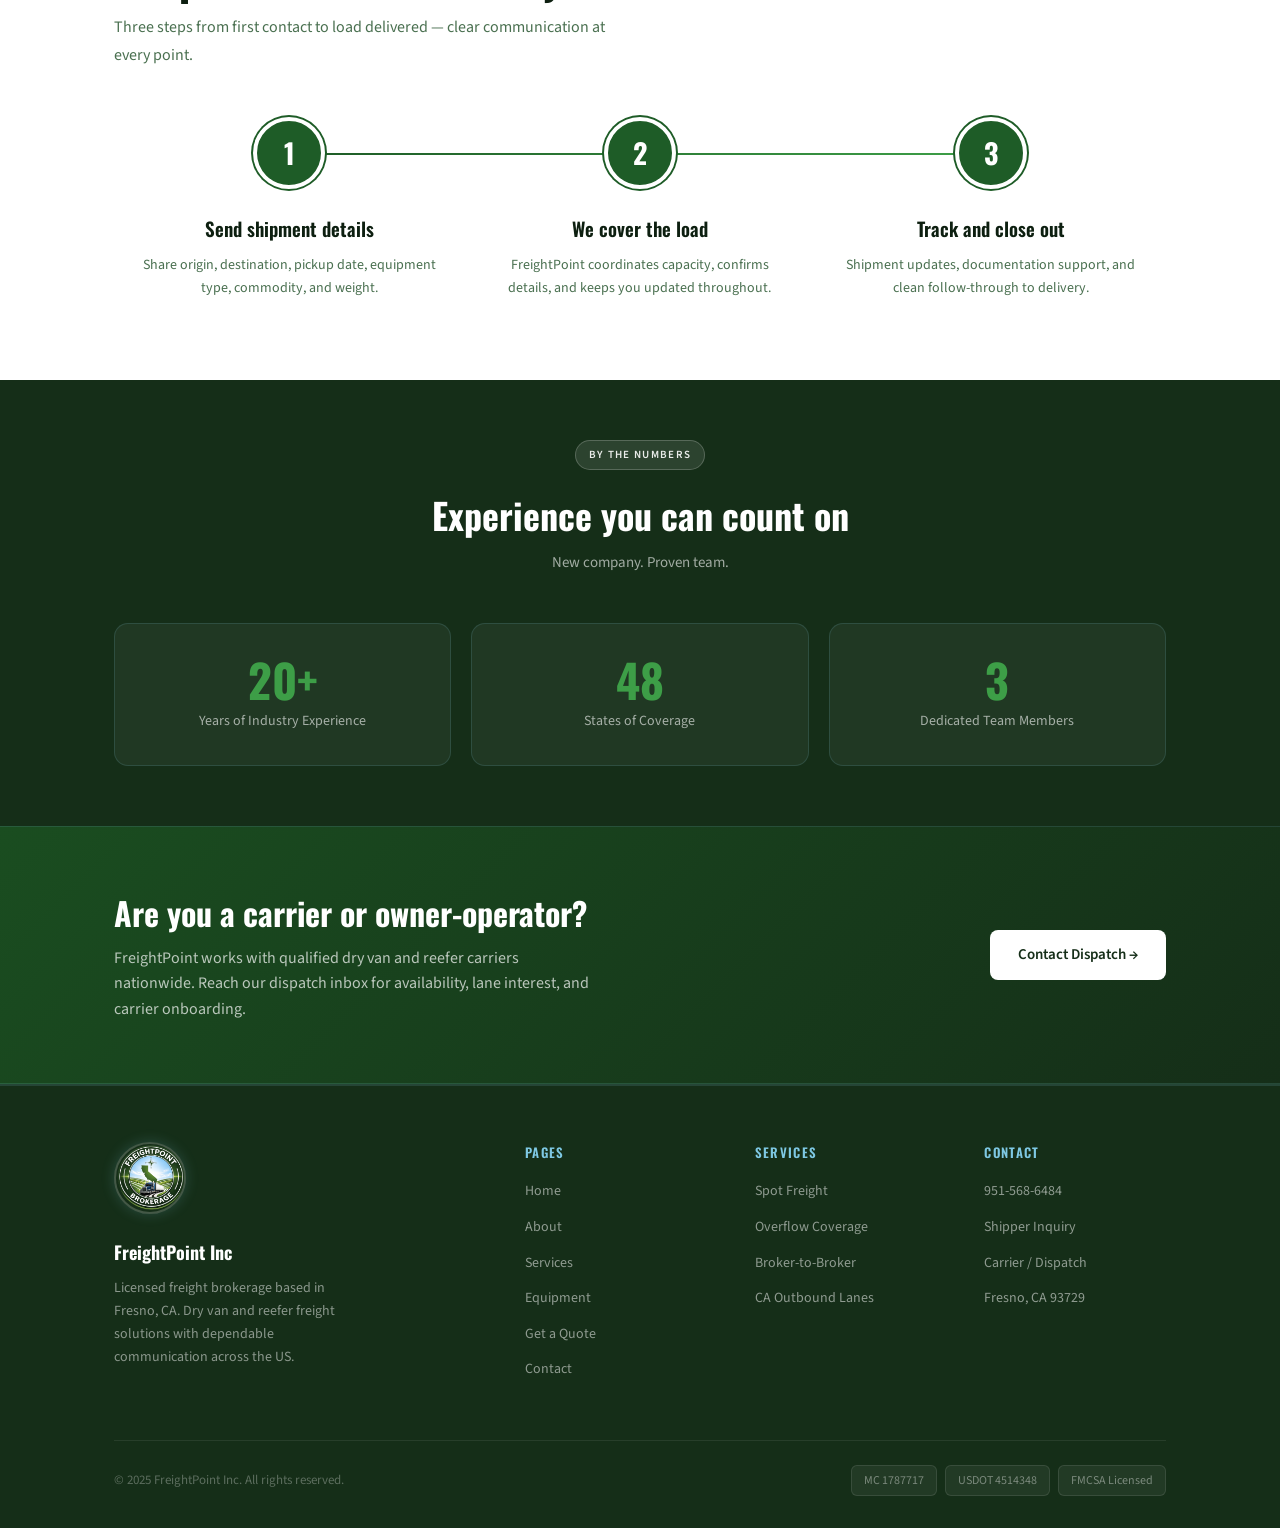
==== commit 9be9e0c9: "Rename index (3).html to index.html" ====
--- a/index.html
+++ b/index.html
@@ -3,873 +3,110 @@
 <head>
 <meta charset="UTF-8">
 <meta name="viewport" content="width=device-width, initial-scale=1.0">
-<meta name="description" content="FreightPoint Inc is a licensed freight brokerage based in Fresno, CA specializing in dry van and reefer freight solutions across the United States. MC 1787717.">
-<meta name="keywords" content="freight brokerage, dry van, reefer freight, California freight, trucking, logistics, Fresno">
-<title>FreightPoint Inc | Freight Brokerage</title>
+<meta name="description" content="FreightPoint Inc — Licensed freight brokerage based in Fresno, CA. Dry van and reefer freight solutions nationwide. MC 1787717.">
+<title>FreightPoint Inc | Home</title>
 <link rel="preconnect" href="https://fonts.googleapis.com">
 <link rel="preconnect" href="https://fonts.gstatic.com" crossorigin>
 <link href="https://fonts.googleapis.com/css2?family=Oswald:wght@400;600;700&family=Source+Sans+3:wght@400;500;600&display=swap" rel="stylesheet">
+<link rel="stylesheet" href="style.css">
 <style>
-  *, *::before, *::after { box-sizing: border-box; margin: 0; padding: 0; }
-
-  :root {
-    --green-dark:   #1a3d1f;
-    --green-mid:    #2d6a34;
-    --green-bright: #3a8c43;
-    --green-light:  #e8f5e9;
-    --green-accent: #4caf50;
-    --white:        #ffffff;
-    --off-white:    #f4f8f4;
-    --text-dark:    #0f2112;
-    --text-mid:     #2d4a30;
-    --text-muted:   #5a7a5e;
-    --border:       rgba(45,106,52,0.15);
-    --shadow:       0 4px 24px rgba(26,61,31,0.12);
-  }
-
-  html { scroll-behavior: smooth; }
-
-  body {
-    font-family: 'Source Sans 3', sans-serif;
-    color: var(--text-dark);
-    background: var(--white);
-    line-height: 1.6;
-    font-size: 16px;
-  }
-
-  /* ── UTILITY ── */
-  .container { max-width: 1100px; margin: 0 auto; padding: 0 24px; }
-  .tag {
-    display: inline-block;
-    font-size: 11px;
-    font-weight: 600;
-    letter-spacing: .12em;
-    text-transform: uppercase;
-    padding: 5px 12px;
-    border-radius: 100px;
-    background: var(--green-light);
-    color: var(--green-mid);
-    border: 1px solid rgba(58,140,67,0.25);
-  }
-  .btn {
-    display: inline-block;
-    font-family: 'Source Sans 3', sans-serif;
-    font-size: 15px;
-    font-weight: 600;
-    padding: 13px 28px;
-    border-radius: 8px;
-    border: none;
-    cursor: pointer;
-    text-decoration: none;
-    transition: all .2s ease;
-  }
-  .btn-primary {
-    background: var(--green-mid);
-    color: var(--white);
-  }
-  .btn-primary:hover { background: var(--green-dark); transform: translateY(-1px); }
-  .btn-outline {
-    background: transparent;
-    color: var(--green-mid);
-    border: 2px solid var(--green-mid);
-  }
-  .btn-outline:hover { background: var(--green-light); }
-  .btn-white {
-    background: var(--white);
-    color: var(--green-dark);
-  }
-  .btn-white:hover { background: var(--green-light); }
-
-  /* ── NAV ── */
-  nav {
-    position: sticky;
-    top: 0;
-    z-index: 200;
-    background: var(--green-dark);
-    border-bottom: 1px solid rgba(255,255,255,.1);
-  }
-  .nav-inner {
-    display: flex;
-    align-items: center;
-    justify-content: space-between;
-    padding: 12px 24px;
-    max-width: 1100px;
-    margin: 0 auto;
-  }
-  .nav-logo {
-    display: flex;
-    align-items: center;
-    gap: 12px;
-    text-decoration: none;
-  }
-  .nav-logo img {
-    width: 48px;
-    height: 48px;
-    border-radius: 50%;
-    object-fit: cover;
-    border: 2px solid rgba(255,255,255,.25);
-  }
-  .nav-logo-text {
-    font-family: 'Oswald', sans-serif;
-    font-size: 20px;
-    font-weight: 700;
-    color: var(--white);
-    letter-spacing: .04em;
-  }
-  .nav-logo-sub {
-    font-size: 11px;
-    color: rgba(255,255,255,.5);
-    letter-spacing: .06em;
-    text-transform: uppercase;
-    margin-top: -2px;
-  }
-  .nav-links {
-    display: flex;
-    align-items: center;
-    gap: 6px;
-    list-style: none;
-  }
-  .nav-links a {
-    font-size: 14px;
-    font-weight: 500;
-    color: rgba(255,255,255,.75);
-    text-decoration: none;
-    padding: 6px 12px;
-    border-radius: 6px;
-    transition: all .15s;
-  }
-  .nav-links a:hover { color: var(--white); background: rgba(255,255,255,.1); }
-  .nav-cta {
-    background: var(--green-accent);
-    color: var(--white);
-    font-size: 14px;
-    font-weight: 600;
-    padding: 9px 20px;
-    border-radius: 7px;
-    border: none;
-    cursor: pointer;
-    text-decoration: none;
-    transition: all .2s;
-    font-family: 'Source Sans 3', sans-serif;
-  }
-  .nav-cta:hover { background: #43a047; transform: translateY(-1px); }
-  .hamburger {
-    display: none;
-    flex-direction: column;
-    gap: 5px;
-    cursor: pointer;
-    padding: 4px;
-    background: none;
-    border: none;
-  }
-  .hamburger span {
-    display: block;
-    width: 24px;
-    height: 2px;
-    background: var(--white);
-    border-radius: 2px;
-    transition: all .3s;
-  }
-  .mobile-menu {
-    display: none;
-    flex-direction: column;
-    gap: 4px;
-    padding: 12px 24px 16px;
-    border-top: 1px solid rgba(255,255,255,.1);
-    background: var(--green-dark);
-  }
-  .mobile-menu.open { display: flex; }
-  .mobile-menu a {
-    color: rgba(255,255,255,.85);
-    text-decoration: none;
-    font-size: 15px;
-    padding: 10px 8px;
-    border-bottom: 1px solid rgba(255,255,255,.07);
-  }
-  .mobile-menu a:last-child { border-bottom: none; }
-
-  /* ── HERO ── */
-  .hero {
-    background: linear-gradient(135deg, var(--green-dark) 0%, #1e4d24 55%, #254d2a 100%);
-    position: relative;
-    overflow: hidden;
-    padding: 80px 0 70px;
-  }
-  .hero::before {
-    content: '';
-    position: absolute;
-    inset: 0;
-    background:
-      radial-gradient(ellipse 60% 80% at 80% 50%, rgba(74,175,80,.12) 0%, transparent 70%),
-      url("data:image/svg+xml,%3Csvg width='60' height='60' viewBox='0 0 60 60' xmlns='http://www.w3.org/2000/svg'%3E%3Cg fill='none' fill-rule='evenodd'%3E%3Cg fill='%23ffffff' fill-opacity='0.02'%3E%3Cpath d='M36 34v-4h-2v4h-4v2h4v4h2v-4h4v-2h-4zm0-30V0h-2v4h-4v2h4v4h2V6h4V4h-4zM6 34v-4H4v4H0v2h4v4h2v-4h4v-2H6zM6 4V0H4v4H0v2h4v4h2V6h4V4H6z'/%3E%3C/g%3E%3C/g%3E%3C/svg%3E");
-    pointer-events: none;
-  }
-  .hero-inner {
-    position: relative;
-    display: grid;
-    grid-template-columns: 1fr auto;
-    gap: 60px;
-    align-items: center;
-    max-width: 1100px;
-    margin: 0 auto;
-    padding: 0 24px;
-  }
+  .hero { background: linear-gradient(135deg, var(--green-dark) 0%, #1a3d20 50%, #1e4a25 100%); position: relative; overflow: hidden; padding: 80px 0 70px; }
+  .hero::after { content: ''; position: absolute; bottom: 0; left: 0; right: 0; height: 3px; background: linear-gradient(90deg, transparent, var(--sky), var(--green-accent), transparent); opacity: .45; }
+  .hero::before { content: ''; position: absolute; inset: 0; background: radial-gradient(ellipse 60% 80% at 80% 50%, rgba(74,175,80,.12) 0%, transparent 70%), url("data:image/svg+xml,%3Csvg width='60' height='60' viewBox='0 0 60 60' xmlns='http://www.w3.org/2000/svg'%3E%3Cg fill='%23ffffff' fill-opacity='0.02'%3E%3Cpath d='M36 34v-4h-2v4h-4v2h4v4h2v-4h4v-2h-4zm0-30V0h-2v4h-4v2h4v4h2V6h4V4h-4zM6 34v-4H4v4H0v2h4v4h2v-4h4v-2H6zM6 4V0H4v4H0v2h4v4h2V6h4V4H6z'/%3E%3C/g%3E%3C/svg%3E"); pointer-events: none; }
+  .hero-inner { position: relative; display: grid; grid-template-columns: 1fr auto; gap: 60px; align-items: center; max-width: 1100px; margin: 0 auto; padding: 0 24px; }
   .hero-badge { margin-bottom: 18px; }
-  .hero-badge .tag {
-    background: rgba(255,255,255,.12);
-    color: rgba(255,255,255,.9);
-    border-color: rgba(255,255,255,.2);
-  }
-  .hero h1 {
-    font-family: 'Oswald', sans-serif;
-    font-size: clamp(42px, 5.5vw, 68px);
-    font-weight: 700;
-    color: var(--white);
-    line-height: 1.05;
-    letter-spacing: -.01em;
-    margin-bottom: 22px;
-  }
-  .hero h1 em {
-    font-style: normal;
-    color: var(--green-accent);
-  }
-  .hero-sub {
-    font-size: 17px;
-    color: rgba(255,255,255,.72);
-    max-width: 480px;
-    margin-bottom: 36px;
-    line-height: 1.7;
-  }
+  .hero-badge .tag { background: rgba(255,255,255,.12); color: rgba(255,255,255,.9); border-color: rgba(255,255,255,.2); }
+  .hero h1 { font-family: 'Oswald', sans-serif; font-size: clamp(42px, 5.5vw, 68px); font-weight: 700; color: var(--white); line-height: 1.05; letter-spacing: -.01em; margin-bottom: 22px; }
+  .hero h1 em { font-style: normal; color: var(--sky); }
+  .hero-sub { font-size: 17px; color: rgba(255,255,255,.72); max-width: 480px; margin-bottom: 36px; line-height: 1.7; }
   .hero-btns { display: flex; gap: 12px; flex-wrap: wrap; }
-  .hero-logo-wrap {
-    flex-shrink: 0;
-  }
-  .hero-logo-wrap img {
-    width: 240px;
-    height: 240px;
-    border-radius: 50%;
-    object-fit: cover;
-    box-shadow: 0 0 60px rgba(74,175,80,.3), 0 20px 60px rgba(0,0,0,.4);
-    border: 4px solid rgba(255,255,255,.15);
-    animation: float 6s ease-in-out infinite;
-  }
-  @keyframes float {
-    0%, 100% { transform: translateY(0); }
-    50% { transform: translateY(-10px); }
-  }
-
-  /* ── TRUST BAR ── */
-  .trust-bar {
-    background: var(--white);
-    border-bottom: 1px solid var(--border);
-    padding: 16px 24px;
-  }
-  .trust-bar-inner {
-    max-width: 1100px;
-    margin: 0 auto;
-    display: flex;
-    align-items: center;
-    gap: 32px;
-    flex-wrap: wrap;
-    justify-content: center;
-  }
-  .trust-item {
-    display: flex;
-    align-items: center;
-    gap: 8px;
-    font-size: 13px;
-    color: var(--text-muted);
-    font-weight: 500;
-  }
-  .trust-check {
-    width: 18px;
-    height: 18px;
-    border-radius: 50%;
-    background: var(--green-light);
-    display: flex;
-    align-items: center;
-    justify-content: center;
-    flex-shrink: 0;
-  }
-  .trust-check svg { width: 10px; height: 10px; }
-
-  /* ── SECTIONS SHARED ── */
-  section { padding: 80px 0; }
-  .section-label { margin-bottom: 14px; }
-  .section-title {
-    font-family: 'Oswald', sans-serif;
-    font-size: clamp(30px, 3.5vw, 42px);
-    font-weight: 700;
-    color: var(--text-dark);
-    line-height: 1.1;
-    margin-bottom: 14px;
-  }
-  .section-sub {
-    font-size: 16px;
-    color: var(--text-muted);
-    max-width: 520px;
-    line-height: 1.7;
-  }
-  .section-head { margin-bottom: 52px; }
-
-  /* ── SERVICES ── */
-  .services { background: var(--off-white); }
-  .services-grid {
-    display: grid;
-    grid-template-columns: repeat(3, 1fr);
-    gap: 20px;
-  }
-  .service-card {
-    background: var(--white);
-    border: 1px solid var(--border);
-    border-radius: 14px;
-    padding: 32px 28px;
-    transition: all .25s ease;
-    position: relative;
-    overflow: hidden;
-  }
-  .service-card::before {
-    content: '';
-    position: absolute;
-    top: 0; left: 0; right: 0;
-    height: 3px;
-    background: var(--green-mid);
-    transform: scaleX(0);
-    transform-origin: left;
-    transition: transform .3s ease;
-  }
+  .hero-logo-wrap img { width: 240px; height: 240px; border-radius: 50%; object-fit: cover; box-shadow: 0 0 50px rgba(126,200,227,.25), 0 0 80px rgba(45,122,56,.2), 0 20px 60px rgba(0,0,0,.45); border: 4px solid rgba(255,255,255,.15); animation: float 6s ease-in-out infinite; }
+  @keyframes float { 0%,100%{transform:translateY(0)} 50%{transform:translateY(-10px)} }
+
+  .services-grid { display: grid; grid-template-columns: repeat(3,1fr); gap: 20px; }
+  .service-card { background: var(--white); border: 1px solid var(--border); border-radius: 14px; padding: 32px 28px; transition: all .25s ease; position: relative; overflow: hidden; }
+  .service-card::before { content: ''; position: absolute; top: 0; left: 0; right: 0; height: 3px; background: var(--green-mid); transform: scaleX(0); transform-origin: left; transition: transform .3s ease; }
   .service-card:hover { transform: translateY(-4px); box-shadow: var(--shadow); }
   .service-card:hover::before { transform: scaleX(1); }
-  .svc-icon {
-    width: 48px;
-    height: 48px;
-    border-radius: 10px;
-    background: var(--green-light);
-    display: flex;
-    align-items: center;
-    justify-content: center;
-    margin-bottom: 18px;
+  .svc-icon { width: 48px; height: 48px; border-radius: 10px; background: var(--green-light); display: flex; align-items: center; justify-content: center; margin-bottom: 18px; }
+  .svc-icon svg { width: 24px; height: 24px; color: var(--green-mid); fill: none; stroke: currentColor; stroke-width: 2; stroke-linecap: round; stroke-linejoin: round; }
+  .service-card h3 { font-family: 'Oswald', sans-serif; font-size: 20px; font-weight: 600; color: var(--text-dark); margin-bottom: 10px; }
+  .service-card p { font-size: 14px; color: var(--text-muted); line-height: 1.65; }
+
+  .steps-row { display: grid; grid-template-columns: repeat(3,1fr); gap: 0; position: relative; }
+  .steps-row::before { content: ''; position: absolute; top: 36px; left: calc(16.66% + 20px); right: calc(16.66% + 20px); height: 2px; background: linear-gradient(90deg, var(--green-mid), var(--green-accent)); z-index: 0; }
+  .step { display: flex; flex-direction: column; align-items: center; text-align: center; padding: 0 24px; position: relative; z-index: 1; }
+  .step-circle { width: 72px; height: 72px; border-radius: 50%; background: var(--green-mid); color: var(--white); font-family: 'Oswald', sans-serif; font-size: 28px; font-weight: 700; display: flex; align-items: center; justify-content: center; margin-bottom: 24px; border: 4px solid var(--white); box-shadow: 0 0 0 2px var(--green-mid); }
+  .step h3 { font-family: 'Oswald', sans-serif; font-size: 19px; font-weight: 600; color: var(--text-dark); margin-bottom: 10px; }
+  .step p { font-size: 14px; color: var(--text-muted); line-height: 1.65; }
+
+  .stat-cards { display: grid; grid-template-columns: repeat(3,1fr); gap: 20px; margin-top: 48px; }
+  .stat-card { background: rgba(255,255,255,.05); border: 1px solid rgba(126,200,227,.15); border-radius: 14px; padding: 32px 24px; text-align: center; }
+  .stat-num { font-family: 'Oswald', sans-serif; font-size: 46px; font-weight: 700; color: var(--green-accent); line-height: 1; }
+  .stat-label { font-size: 14px; color: rgba(255,255,255,.6); margin-top: 8px; }
+
+  @media(max-width:900px){
+    .hero-inner{grid-template-columns:1fr;gap:40px}
+    .hero-logo-wrap{display:flex;justify-content:center;order:-1}
+    .hero-logo-wrap img{width:180px;height:180px}
+    .hero h1,.hero-sub,.hero-badge{text-align:center}
+    .hero-sub{margin:0 auto 32px}
+    .hero-btns{justify-content:center}
+    .services-grid{grid-template-columns:1fr 1fr}
+    .steps-row{grid-template-columns:1fr}
+    .steps-row::before{display:none}
+    .step{padding:0 0 32px;align-items:flex-start;text-align:left;flex-direction:row;gap:20px}
+    .step-circle{flex-shrink:0}
+    .stat-cards{grid-template-columns:1fr 1fr}
   }
-  .svc-icon svg { width: 24px; height: 24px; color: var(--green-mid); fill: none; stroke: currentColor; stroke-width: 2; stroke-linecap: round; stroke-linejoin: round; }
-  .service-card h3 {
-    font-family: 'Oswald', sans-serif;
-    font-size: 20px;
-    font-weight: 600;
-    color: var(--text-dark);
-    margin-bottom: 10px;
-  }
-  .service-card p {
-    font-size: 14px;
-    color: var(--text-muted);
-    line-height: 1.65;
-  }
-
-  /* ── EQUIPMENT ── */
-  .equipment { background: var(--green-dark); }
-  .equipment .section-title { color: var(--white); }
-  .equipment .section-sub { color: rgba(255,255,255,.6); }
-  .equip-grid {
-    display: grid;
-    grid-template-columns: repeat(3, 1fr);
-    gap: 20px;
-  }
-  .equip-card {
-    background: rgba(255,255,255,.06);
-    border: 1px solid rgba(255,255,255,.12);
-    border-radius: 14px;
-    padding: 36px 28px;
-    text-align: center;
-    transition: all .25s;
-  }
-  .equip-card:hover {
-    background: rgba(255,255,255,.1);
-    border-color: var(--green-accent);
-    transform: translateY(-4px);
-  }
-  .equip-icon {
-    font-size: 44px;
-    margin-bottom: 18px;
-    display: block;
-  }
-  .equip-card h3 {
-    font-family: 'Oswald', sans-serif;
-    font-size: 22px;
-    font-weight: 600;
-    color: var(--white);
-    margin-bottom: 10px;
-  }
-  .equip-card p { font-size: 14px; color: rgba(255,255,255,.6); line-height: 1.65; }
-
-  /* ── HOW IT WORKS ── */
-  .how { background: var(--white); }
-  .steps-row {
-    display: grid;
-    grid-template-columns: repeat(3, 1fr);
-    gap: 0;
-    position: relative;
-  }
-  .steps-row::before {
-    content: '';
-    position: absolute;
-    top: 36px;
-    left: calc(16.66% + 20px);
-    right: calc(16.66% + 20px);
-    height: 2px;
-    background: linear-gradient(90deg, var(--green-mid), var(--green-accent));
-    z-index: 0;
-  }
-  .step {
-    display: flex;
-    flex-direction: column;
-    align-items: center;
-    text-align: center;
-    padding: 0 24px;
-    position: relative;
-    z-index: 1;
-  }
-  .step-circle {
-    width: 72px;
-    height: 72px;
-    border-radius: 50%;
-    background: var(--green-mid);
-    color: var(--white);
-    font-family: 'Oswald', sans-serif;
-    font-size: 28px;
-    font-weight: 700;
-    display: flex;
-    align-items: center;
-    justify-content: center;
-    margin-bottom: 24px;
-    border: 4px solid var(--white);
-    box-shadow: 0 0 0 2px var(--green-mid);
-  }
-  .step h3 {
-    font-family: 'Oswald', sans-serif;
-    font-size: 19px;
-    font-weight: 600;
-    color: var(--text-dark);
-    margin-bottom: 10px;
-  }
-  .step p { font-size: 14px; color: var(--text-muted); line-height: 1.65; }
-
-  /* ── TOOLS ── */
-  .tools { background: var(--off-white); }
-  .tools-category {
-    margin-bottom: 36px;
-  }
-  .tools-category-label {
-    font-family: 'Oswald', sans-serif;
-    font-size: 13px;
-    font-weight: 600;
-    letter-spacing: .1em;
-    text-transform: uppercase;
-    color: var(--green-mid);
-    margin-bottom: 14px;
-    padding-bottom: 10px;
-    border-bottom: 2px solid var(--green-light);
-    display: flex;
-    align-items: center;
-    gap: 10px;
-  }
-  .tools-category-label::after {
-    content: '';
-    flex: 1;
-    height: 1px;
-    background: var(--border);
-  }
-  .tools-grid {
-    display: grid;
-    grid-template-columns: repeat(3, 1fr);
-    gap: 16px;
-  }
-  .tool-card {
-    background: var(--white);
-    border: 1px solid var(--border);
-    border-radius: 12px;
-    padding: 20px 20px;
-    display: flex;
-    align-items: flex-start;
-    gap: 14px;
-    transition: all .2s;
-  }
-  .tool-card:hover {
-    border-color: var(--green-accent);
-    box-shadow: 0 2px 12px rgba(45,106,52,.08);
-    transform: translateY(-2px);
-  }
-  .tool-dot {
-    width: 10px;
-    height: 10px;
-    border-radius: 50%;
-    background: var(--green-accent);
-    margin-top: 5px;
-    flex-shrink: 0;
-  }
-  .tool-card h4 {
-    font-size: 15px;
-    font-weight: 600;
-    color: var(--text-dark);
-    margin-bottom: 4px;
-  }
-  .tool-card p { font-size: 13px; color: var(--text-muted); line-height: 1.55; }
-
-  /* ── COMPANY / AUTHORITY ── */
-  .authority { background: var(--white); }
-  .auth-grid {
-    display: grid;
-    grid-template-columns: 1fr 1fr;
-    gap: 40px;
-    align-items: start;
-  }
-  .auth-card {
-    background: var(--off-white);
-    border: 1px solid var(--border);
-    border-radius: 14px;
-    padding: 32px;
-  }
-  .auth-card h3 {
-    font-family: 'Oswald', sans-serif;
-    font-size: 22px;
-    font-weight: 600;
-    color: var(--text-dark);
-    margin-bottom: 20px;
-    padding-bottom: 16px;
-    border-bottom: 1px solid var(--border);
-  }
-  .auth-row {
-    display: flex;
-    justify-content: space-between;
-    align-items: center;
-    padding: 10px 0;
-    border-bottom: 1px solid var(--border);
-    font-size: 14px;
-  }
-  .auth-row:last-child { border-bottom: none; }
-  .auth-label { color: var(--text-muted); }
-  .auth-value { font-weight: 600; color: var(--text-dark); }
-  .mc-badge-large {
-    display: inline-flex;
-    align-items: center;
-    gap: 8px;
-    background: var(--green-dark);
-    color: var(--white);
-    font-size: 13px;
-    font-weight: 600;
-    padding: 8px 16px;
-    border-radius: 8px;
-    margin-top: 16px;
-  }
-
-  /* ── QUOTE ── */
-  .quote-section { background: var(--off-white); }
-  .quote-grid {
-    display: grid;
-    grid-template-columns: 5fr 7fr;
-    gap: 48px;
-    align-items: start;
-  }
-  .quote-info h2 {
-    font-family: 'Oswald', sans-serif;
-    font-size: 36px;
-    font-weight: 700;
-    color: var(--text-dark);
-    margin-bottom: 16px;
-    line-height: 1.1;
-  }
-  .quote-info p {
-    font-size: 15px;
-    color: var(--text-muted);
-    line-height: 1.7;
-    margin-bottom: 28px;
-  }
-  .contact-block {
-    background: var(--green-dark);
-    border-radius: 12px;
-    padding: 24px;
-    margin-bottom: 16px;
-  }
-  .contact-block .cname {
-    font-weight: 600;
-    font-size: 16px;
-    color: var(--white);
-    margin-bottom: 2px;
-  }
-  .contact-block .crole {
-    font-size: 12px;
-    color: rgba(255,255,255,.5);
-    text-transform: uppercase;
-    letter-spacing: .06em;
-    margin-bottom: 14px;
-  }
-  .contact-block .cline {
-    font-size: 14px;
-    color: rgba(255,255,255,.75);
-    margin-bottom: 4px;
-    display: flex;
-    align-items: center;
-    gap: 8px;
-  }
-  .contact-block .cline strong { color: rgba(255,255,255,.55); font-weight: 500; min-width: 50px; }
-  .contact-block a { color: var(--green-accent); text-decoration: none; }
-  .contact-block a:hover { text-decoration: underline; }
-
-  .quote-form-wrap {
-    background: var(--white);
-    border: 1px solid var(--border);
-    border-radius: 16px;
-    padding: 40px;
-    box-shadow: var(--shadow);
-  }
-  .quote-form-wrap h3 {
-    font-family: 'Oswald', sans-serif;
-    font-size: 24px;
-    font-weight: 600;
-    color: var(--text-dark);
-    margin-bottom: 28px;
-  }
-  .form-row { display: grid; grid-template-columns: 1fr 1fr; gap: 16px; }
-  .form-field { margin-bottom: 18px; }
-  .form-field label {
-    display: block;
-    font-size: 13px;
-    font-weight: 600;
-    color: var(--text-mid);
-    margin-bottom: 6px;
-    letter-spacing: .02em;
-  }
-  .form-field input,
-  .form-field select,
-  .form-field textarea {
-    width: 100%;
-    padding: 11px 14px;
-    border: 1.5px solid #d4e8d5;
-    border-radius: 8px;
-    font-family: 'Source Sans 3', sans-serif;
-    font-size: 15px;
-    color: var(--text-dark);
-    background: var(--white);
-    transition: border-color .2s;
-    outline: none;
-  }
-  .form-field input:focus,
-  .form-field select:focus,
-  .form-field textarea:focus {
-    border-color: var(--green-mid);
-    box-shadow: 0 0 0 3px rgba(45,106,52,.1);
-  }
-  .form-field textarea { resize: vertical; min-height: 100px; }
-  .form-submit {
-    width: 100%;
-    background: var(--green-mid);
-    color: var(--white);
-    font-family: 'Source Sans 3', sans-serif;
-    font-size: 16px;
-    font-weight: 600;
-    padding: 14px 24px;
-    border-radius: 8px;
-    border: none;
-    cursor: pointer;
-    transition: all .2s;
-    display: flex;
-    align-items: center;
-    justify-content: center;
-    gap: 8px;
-  }
-  .form-submit:hover { background: var(--green-dark); transform: translateY(-1px); }
-  .form-note {
-    font-size: 12px;
-    color: var(--text-muted);
-    text-align: center;
-    margin-top: 14px;
-  }
-  .success-msg {
-    display: none;
-    background: var(--green-light);
-    border: 1px solid var(--green-accent);
-    color: var(--green-dark);
-    padding: 14px 18px;
-    border-radius: 8px;
-    font-size: 14px;
-    margin-top: 16px;
-    font-weight: 500;
-  }
-
-  /* ── CARRIER SECTION ── */
-  .carrier-banner {
-    background: linear-gradient(135deg, var(--green-bright), var(--green-dark));
-    padding: 60px 0;
-  }
-  .carrier-inner {
-    max-width: 1100px;
-    margin: 0 auto;
-    padding: 0 24px;
-    display: flex;
-    align-items: center;
-    justify-content: space-between;
-    gap: 32px;
-    flex-wrap: wrap;
-  }
-  .carrier-inner h2 {
-    font-family: 'Oswald', sans-serif;
-    font-size: 32px;
-    font-weight: 700;
-    color: var(--white);
-    margin-bottom: 8px;
-  }
-  .carrier-inner p { font-size: 16px; color: rgba(255,255,255,.75); max-width: 480px; }
-
-  /* ── FOOTER ── */
-  footer {
-    background: var(--green-dark);
-    color: rgba(255,255,255,.75);
-    padding: 56px 0 32px;
-  }
-  .footer-grid {
-    display: grid;
-    grid-template-columns: 2fr 1fr 1fr 1fr;
-    gap: 48px;
-    margin-bottom: 48px;
-  }
-  .footer-brand img {
-    width: 70px;
-    height: 70px;
-    border-radius: 50%;
-    margin-bottom: 16px;
-    border: 2px solid rgba(255,255,255,.2);
-  }
-  .footer-brand p {
-    font-size: 14px;
-    color: rgba(255,255,255,.55);
-    line-height: 1.65;
-    margin-top: 10px;
-    max-width: 240px;
-  }
-  .footer-col h4 {
-    font-family: 'Oswald', sans-serif;
-    font-size: 14px;
-    font-weight: 600;
-    color: var(--white);
-    letter-spacing: .08em;
-    text-transform: uppercase;
-    margin-bottom: 16px;
-  }
-  .footer-col ul { list-style: none; }
-  .footer-col ul li { margin-bottom: 10px; }
-  .footer-col ul li a {
-    color: rgba(255,255,255,.55);
-    text-decoration: none;
-    font-size: 14px;
-    transition: color .15s;
-  }
-  .footer-col ul li a:hover { color: var(--white); }
-  .footer-col ul li span { color: rgba(255,255,255,.55); font-size: 14px; }
-  .footer-bottom {
-    border-top: 1px solid rgba(255,255,255,.1);
-    padding-top: 24px;
-    display: flex;
-    justify-content: space-between;
-    align-items: center;
-    flex-wrap: wrap;
-    gap: 12px;
-  }
-  .footer-bottom p { font-size: 13px; color: rgba(255,255,255,.35); }
-  .mc-chips { display: flex; gap: 8px; flex-wrap: wrap; }
-  .mc-chip {
-    background: rgba(255,255,255,.07);
-    border: 1px solid rgba(255,255,255,.12);
-    border-radius: 6px;
-    padding: 5px 12px;
-    font-size: 12px;
-    color: rgba(255,255,255,.45);
-  }
-
-  /* ── RESPONSIVE ── */
-  @media (max-width: 900px) {
-    .hero-inner { grid-template-columns: 1fr; gap: 40px; }
-    .hero-logo-wrap { display: flex; justify-content: center; order: -1; }
-    .hero-logo-wrap img { width: 180px; height: 180px; }
-    .hero h1 { text-align: center; }
-    .hero-sub { margin: 0 auto 32px; text-align: center; }
-    .hero-badge { text-align: center; }
-    .hero-btns { justify-content: center; }
-    .services-grid,
-    .equip-grid,
-    .tools-grid { grid-template-columns: 1fr 1fr; }
-    .tools-category-label { font-size: 12px; }
-    .footer-grid { grid-template-columns: 1fr 1fr; gap: 32px; }
-    .steps-row { grid-template-columns: 1fr; }
-    .steps-row::before { display: none; }
-    .step { padding: 0 0 32px; align-items: flex-start; text-align: left; flex-direction: row; gap: 20px; }
-    .step-circle { flex-shrink: 0; }
-    .auth-grid { grid-template-columns: 1fr; }
-    .about-story-grid { grid-template-columns: 1fr !important; }
-    .quote-grid { grid-template-columns: 1fr; }
-  }
-  @media (max-width: 600px) {
-    .nav-links, .nav-cta { display: none; }
-    .hamburger { display: flex; }
-    .services-grid,
-    .equip-grid,
-    .tools-grid { grid-template-columns: 1fr; }
-    .form-row { grid-template-columns: 1fr; }
-    .quote-form-wrap { padding: 24px; }
-    .footer-grid { grid-template-columns: 1fr; }
-    .carrier-inner { text-align: center; }
-    .carrier-inner a { margin: 0 auto; }
-    section { padding: 56px 0; }
+  @media(max-width:600px){
+    .services-grid{grid-template-columns:1fr}
+    .stat-cards{grid-template-columns:1fr}
   }
 </style>
 </head>
 <body>
 
-<!-- NAV -->
-<nav id="top">
+<nav>
   <div class="nav-inner">
-    <a class="nav-logo" href="#top">
-      <img src="FreightPoint_Logo.png" alt="FreightPoint Inc Logo">
-      <div>
-        <div class="nav-logo-text">FreightPoint Inc</div>
-        <div class="nav-logo-sub">Freight Brokerage</div>
-      </div>
+    <a class="nav-logo" href="index.html">
+      <img src="FreightPoint_Logo.png" alt="FreightPoint Inc">
+      <div><div class="nav-logo-text">FreightPoint Inc</div><div class="nav-logo-sub">Freight Brokerage</div></div>
     </a>
     <ul class="nav-links">
-      <li><a href="#services">Services</a></li>
-      <li><a href="#equipment">Equipment</a></li>
-      <li><a href="#how">How It Works</a></li>
-      <li><a href="#company">Company</a></li>
-      <li><a href="#contact">Contact</a></li>
+      <li><a href="index.html" class="active">Home</a></li>
+      <li><a href="about.html">About</a></li>
+      <li><a href="services.html">Services</a></li>
+      <li><a href="equipment.html">Equipment</a></li>
+      <li><a href="contact.html">Contact</a></li>
     </ul>
-    <a class="nav-cta" href="#quote">Get a Quote</a>
-    <button class="hamburger" id="menuBtn" aria-label="Open menu">
-      <span></span><span></span><span></span>
-    </button>
+    <a class="nav-cta" href="quote.html">Get a Quote</a>
+    <button class="hamburger" id="menuBtn"><span></span><span></span><span></span></button>
   </div>
   <div class="mobile-menu" id="mobileMenu">
-    <a href="#services" onclick="closeMenu()">Services</a>
-    <a href="#equipment" onclick="closeMenu()">Equipment</a>
-    <a href="#how" onclick="closeMenu()">How It Works</a>
-    <a href="#company" onclick="closeMenu()">Company</a>
-    <a href="#quote" onclick="closeMenu()">Get a Quote</a>
-    <a href="#contact" onclick="closeMenu()">Contact</a>
+    <a href="index.html" onclick="closeMenu()">Home</a>
+    <a href="about.html" onclick="closeMenu()">About</a>
+    <a href="services.html" onclick="closeMenu()">Services</a>
+    <a href="equipment.html" onclick="closeMenu()">Equipment</a>
+    <a href="quote.html" onclick="closeMenu()">Get a Quote</a>
+    <a href="contact.html" onclick="closeMenu()">Contact</a>
   </div>
 </nav>
 
 <!-- HERO -->
 <section class="hero">
   <div class="hero-inner">
-    <div class="hero-content">
-      <div class="hero-badge">
-        <span class="tag">Fresno, CA &nbsp;·&nbsp; Nationwide Coverage</span>
-      </div>
+    <div>
+      <div class="hero-badge"><span class="tag">Fresno, CA &nbsp;·&nbsp; Nationwide Coverage</span></div>
       <h1>Reliable freight.<br><em>Clear communication.</em><br>Every load.</h1>
       <p class="hero-sub">FreightPoint Inc is a licensed freight brokerage specializing in dry van and reefer solutions across the United States — built on responsive communication and dependable execution.</p>
       <div class="hero-btns">
-        <a class="btn btn-white" href="#quote">Request a Quote</a>
-        <a class="btn btn-outline" style="border-color:rgba(255,255,255,.4);color:rgba(255,255,255,.9);" href="/cdn-cgi/l/email-protection#47232e34372633242f072135222e202f3337282e29332e29246924282a783432252d2224337a042635352e22356275770e2936322e353e">Carrier Inquiry</a>
+        <a class="btn btn-white" href="quote.html">Request a Quote</a>
+        <a class="btn btn-outline-white" href="services.html">Our Services</a>
       </div>
     </div>
     <div class="hero-logo-wrap">
-      <img src="FreightPoint_Logo.png" alt="FreightPoint Inc — Freight Brokerage">
+      <img src="FreightPoint_Logo.png" alt="FreightPoint Inc">
     </div>
   </div>
 </section>
@@ -877,124 +114,45 @@
 <!-- TRUST BAR -->
 <div class="trust-bar">
   <div class="trust-bar-inner">
-    <div class="trust-item">
-      <div class="trust-check">
-        <svg viewBox="0 0 12 12" fill="none" xmlns="http://www.w3.org/2000/svg"><path d="M2 6l3 3 5-5" stroke="#2d6a34" stroke-width="1.8" stroke-linecap="round" stroke-linejoin="round"/></svg>
-      </div>
-      FMCSA Licensed Broker
-    </div>
-    <div class="trust-item">
-      <div class="trust-check">
-        <svg viewBox="0 0 12 12" fill="none" xmlns="http://www.w3.org/2000/svg"><path d="M2 6l3 3 5-5" stroke="#2d6a34" stroke-width="1.8" stroke-linecap="round" stroke-linejoin="round"/></svg>
-      </div>
-      MC 1787717 · USDOT 4514348
-    </div>
-    <div class="trust-item">
-      <div class="trust-check">
-        <svg viewBox="0 0 12 12" fill="none" xmlns="http://www.w3.org/2000/svg"><path d="M2 6l3 3 5-5" stroke="#2d6a34" stroke-width="1.8" stroke-linecap="round" stroke-linejoin="round"/></svg>
-      </div>
-      Dry Van &amp; Reefer
-    </div>
-    <div class="trust-item">
-      <div class="trust-check">
-        <svg viewBox="0 0 12 12" fill="none" xmlns="http://www.w3.org/2000/svg"><path d="M2 6l3 3 5-5" stroke="#2d6a34" stroke-width="1.8" stroke-linecap="round" stroke-linejoin="round"/></svg>
-      </div>
-      California Outbound Specialist
-    </div>
-    <div class="trust-item">
-      <div class="trust-check">
-        <svg viewBox="0 0 12 12" fill="none" xmlns="http://www.w3.org/2000/svg"><path d="M2 6l3 3 5-5" stroke="#2d6a34" stroke-width="1.8" stroke-linecap="round" stroke-linejoin="round"/></svg>
-      </div>
-      PowerDat · Truckstop TMS
-    </div>
+    <div class="trust-item"><div class="trust-check"><svg viewBox="0 0 12 12" fill="none"><path d="M2 6l3 3 5-5" stroke="#2d6a34" stroke-width="1.8" stroke-linecap="round" stroke-linejoin="round"/></svg></div>FMCSA Licensed Broker</div>
+    <div class="trust-item"><div class="trust-check"><svg viewBox="0 0 12 12" fill="none"><path d="M2 6l3 3 5-5" stroke="#2d6a34" stroke-width="1.8" stroke-linecap="round" stroke-linejoin="round"/></svg></div>MC 1787717 · USDOT 4514348</div>
+    <div class="trust-item"><div class="trust-check"><svg viewBox="0 0 12 12" fill="none"><path d="M2 6l3 3 5-5" stroke="#2d6a34" stroke-width="1.8" stroke-linecap="round" stroke-linejoin="round"/></svg></div>Dry Van &amp; Reefer</div>
+    <div class="trust-item"><div class="trust-check"><svg viewBox="0 0 12 12" fill="none"><path d="M2 6l3 3 5-5" stroke="#2d6a34" stroke-width="1.8" stroke-linecap="round" stroke-linejoin="round"/></svg></div>California Outbound Specialist</div>
+    <div class="trust-item"><div class="trust-check"><svg viewBox="0 0 12 12" fill="none"><path d="M2 6l3 3 5-5" stroke="#2d6a34" stroke-width="1.8" stroke-linecap="round" stroke-linejoin="round"/></svg></div>20+ Years Experience</div>
   </div>
 </div>
 
-<!-- SERVICES -->
-<section class="services" id="services">
+<!-- SERVICES PREVIEW -->
+<section style="background:var(--off-white)">
   <div class="container">
     <div class="section-head">
       <div class="section-label"><span class="tag">What We Do</span></div>
       <h2 class="section-title">Services that keep freight moving</h2>
-      <p class="section-sub">From single spot loads to ongoing overflow coverage, FreightPoint delivers clear communication and dependable execution.</p>
+      <p class="section-sub">From single spot loads to ongoing overflow coverage, FreightPoint delivers clear communication and dependable execution on every shipment.</p>
     </div>
     <div class="services-grid">
       <div class="service-card">
-        <div class="svc-icon">
-          <svg viewBox="0 0 24 24"><rect x="1" y="3" width="15" height="13" rx="1"/><path d="M16 8h4l3 5v3h-7V8z"/><circle cx="5.5" cy="18.5" r="2.5"/><circle cx="18.5" cy="18.5" r="2.5"/></svg>
-        </div>
+        <div class="svc-icon"><svg viewBox="0 0 24 24"><rect x="1" y="3" width="15" height="13" rx="1"/><path d="M16 8h4l3 5v3h-7V8z"/><circle cx="5.5" cy="18.5" r="2.5"/><circle cx="18.5" cy="18.5" r="2.5"/></svg></div>
         <h3>Spot Freight</h3>
-        <p>Fast, reliable coverage for time-sensitive shipments. We coordinate capacity and communicate clearly from pickup to delivery.</p>
+        <p>Fast, reliable coverage for time-sensitive shipments. We coordinate capacity from pickup through delivery.</p>
       </div>
       <div class="service-card">
-        <div class="svc-icon">
-          <svg viewBox="0 0 24 24"><path d="M3 12h18M3 6h18M3 18h18"/></svg>
-        </div>
+        <div class="svc-icon"><svg viewBox="0 0 24 24"><path d="M3 12h18M3 6h18M3 18h18"/></svg></div>
         <h3>Overflow Coverage</h3>
         <p>Additional truck capacity when lanes tighten, freight spikes, or your regular carrier network needs support.</p>
       </div>
       <div class="service-card">
-        <div class="svc-icon">
-          <svg viewBox="0 0 24 24"><path d="M17 21v-2a4 4 0 0 0-4-4H5a4 4 0 0 0-4 4v2"/><circle cx="9" cy="7" r="4"/><path d="M23 21v-2a4 4 0 0 0-3-3.87"/><path d="M16 3.13a4 4 0 0 1 0 7.75"/></svg>
-        </div>
+        <div class="svc-icon"><svg viewBox="0 0 24 24"><path d="M17 21v-2a4 4 0 0 0-4-4H5a4 4 0 0 0-4 4v2"/><circle cx="9" cy="7" r="4"/><path d="M23 21v-2a4 4 0 0 0-3-3.87"/><path d="M16 3.13a4 4 0 0 1 0 7.75"/></svg></div>
         <h3>Broker-to-Broker</h3>
-        <p>Professional support for partner freight with clear communication, documentation handling, and reliable follow-up.</p>
-      </div>
-      <div class="service-card">
-        <div class="svc-icon">
-          <svg viewBox="0 0 24 24"><path d="M21 15a2 2 0 0 1-2 2H7l-4 4V5a2 2 0 0 1 2-2h14a2 2 0 0 1 2 2z"/></svg>
-        </div>
-        <h3>Responsive Updates</h3>
-        <p>Real-time shipment status and proactive communication — you always know where your load is.</p>
-      </div>
-      <div class="service-card">
-        <div class="svc-icon">
-          <svg viewBox="0 0 24 24"><path d="M14 2H6a2 2 0 0 0-2 2v16a2 2 0 0 0 2 2h12a2 2 0 0 0 2-2V8z"/><path d="M14 2v6h6"/><line x1="16" y1="13" x2="8" y2="13"/><line x1="16" y1="17" x2="8" y2="17"/><line x1="10" y1="9" x2="8" y2="9"/></svg>
-        </div>
-        <h3>Documentation Support</h3>
-        <p>Clean paperwork handling, BOL management, and documentation follow-through every step of the way.</p>
-      </div>
-      <div class="service-card">
-        <div class="svc-icon">
-          <svg viewBox="0 0 24 24"><path d="M21 10c0 7-9 13-9 13s-9-6-9-13a9 9 0 0 1 18 0z"/><circle cx="12" cy="10" r="3"/></svg>
-        </div>
-        <h3>CA Outbound Lanes</h3>
-        <p>Specialized coverage for California produce and temperature-sensitive outbound shipping lanes.</p>
-      </div>
-    </div>
-  </div>
-</section>
-
-<!-- EQUIPMENT -->
-<section class="equipment" id="equipment">
-  <div class="container">
-    <div class="section-head">
-      <div class="section-label"><span class="tag" style="background:rgba(255,255,255,.1);color:rgba(255,255,255,.85);border-color:rgba(255,255,255,.2);">Equipment</span></div>
-      <h2 class="section-title">Equipment we cover</h2>
-      <p class="section-sub">Focused on the equipment types that matter most for dry goods, temperature-sensitive freight, and California outbound lanes.</p>
-    </div>
-    <div class="equip-grid">
-      <div class="equip-card">
-        <span class="equip-icon">🚛</span>
-        <h3>Dry Van</h3>
-        <p>Standard enclosed trailers for general freight and full truckload transportation across the US.</p>
-      </div>
-      <div class="equip-card">
-        <span class="equip-icon">❄️</span>
-        <h3>Reefer</h3>
-        <p>Temperature-controlled refrigerated transportation for produce, dairy, pharmaceuticals, and perishables.</p>
-      </div>
-      <div class="equip-card">
-        <span class="equip-icon">🌾</span>
-        <h3>CA Produce Lanes</h3>
-        <p>Deep experience covering California's key outbound produce and temperature-sensitive shipping corridors.</p>
-      </div>
-    </div>
+        <p>Professional support for partner freight with clear communication, documentation, and reliable follow-up.</p>
+      </div>
+    </div>
+    <div style="text-align:center;margin-top:36px"><a class="btn btn-primary" href="services.html">View All Services</a></div>
   </div>
 </section>
 
 <!-- HOW IT WORKS -->
-<section class="how" id="how">
+<section style="background:var(--white)">
   <div class="container">
     <div class="section-head">
       <div class="section-label"><span class="tag">Process</span></div>
@@ -1002,248 +160,35 @@
       <p class="section-sub">Three steps from first contact to load delivered — clear communication at every point.</p>
     </div>
     <div class="steps-row">
-      <div class="step">
-        <div class="step-circle">1</div>
-        <div>
-          <h3>Send shipment details</h3>
-          <p>Share your origin, destination, pickup date, equipment type, commodity, and weight. Email or call — your choice.</p>
-        </div>
-      </div>
-      <div class="step">
-        <div class="step-circle">2</div>
-        <div>
-          <h3>We cover the load</h3>
-          <p>FreightPoint coordinates capacity, confirms all details, and keeps you updated with clear communication throughout.</p>
-        </div>
-      </div>
-      <div class="step">
-        <div class="step-circle">3</div>
-        <div>
-          <h3>Track and close out</h3>
-          <p>Shipment updates, documentation support, and clean follow-through from dispatch all the way to proof of delivery.</p>
-        </div>
-      </div>
-    </div>
-  </div>
-</section>
-
-
-
-<!-- COMPANY / ABOUT -->
-<section class="authority" id="company">
-  <div class="container">
-    <div class="section-head">
-      <div class="section-label"><span class="tag">About Us</span></div>
-      <h2 class="section-title">New company. Decades of experience.</h2>
-      <p class="section-sub">FreightPoint Inc was built from the ground up — but the foundation under it has been in the making for over 20 years.</p>
-    </div>
-
-    <!-- Story block -->
-    <div style="display:grid;grid-template-columns:1fr 1fr;gap:40px;margin-bottom:40px;">
-      <div class="auth-card" style="background:var(--green-dark);border-color:rgba(255,255,255,.1);">
-        <h3 style="color:var(--white);border-color:rgba(255,255,255,.1);">Our Story</h3>
-        <p style="font-size:15px;color:rgba(255,255,255,.75);line-height:1.8;margin-bottom:16px;">
-          FreightPoint Inc is a newly established freight brokerage — but the team behind it brings over <strong style="color:var(--green-accent);">20 years of hands-on transportation experience</strong> to every load we move. From managing high-volume lanes to building carrier relationships across the country, that experience is the backbone of everything we do.
-        </p>
-        <p style="font-size:15px;color:rgba(255,255,255,.75);line-height:1.8;margin-bottom:16px;">
-          Based in Fresno, California — one of the most active freight corridors in the nation — we launched FreightPoint to offer shippers, carriers, and broker partners something that's harder to find than it should be: a brokerage that communicates clearly, executes cleanly, and treats every load like it matters.
-        </p>
-        <p style="font-size:15px;color:rgba(255,255,255,.75);line-height:1.8;">
-          We're growing fast. As we expand our services and open our physical office doors, we're building the kind of brokerage that earns long-term relationships — not just one-time transactions.
-        </p>
-      </div>
-
-      <div style="display:flex;flex-direction:column;gap:20px;">
-        <!-- Stat cards -->
-        <div style="display:grid;grid-template-columns:1fr 1fr;gap:16px;">
-          <div class="auth-card" style="text-align:center;padding:28px 20px;">
-            <div style="font-family:'Oswald',sans-serif;font-size:44px;font-weight:700;color:var(--green-mid);line-height:1;">20+</div>
-            <div style="font-size:13px;color:var(--text-muted);margin-top:6px;font-weight:500;">Years of Industry<br>Experience</div>
-          </div>
-          <div class="auth-card" style="text-align:center;padding:28px 20px;">
-            <div style="font-family:'Oswald',sans-serif;font-size:44px;font-weight:700;color:var(--green-mid);line-height:1;">48</div>
-            <div style="font-size:13px;color:var(--text-muted);margin-top:6px;font-weight:500;">States of Freight<br>Coverage</div>
-          </div>
-        </div>
-
-        <!-- What's coming -->
-        <div class="auth-card">
-          <h3>What We're Building</h3>
-          <div style="display:flex;flex-direction:column;gap:12px;margin-top:4px;">
-            <div style="display:flex;align-items:flex-start;gap:12px;">
-              <div style="width:8px;height:8px;border-radius:50%;background:var(--green-accent);flex-shrink:0;margin-top:6px;"></div>
-              <div>
-                <div style="font-size:14px;font-weight:600;color:var(--text-dark);">Expanding Services</div>
-                <div style="font-size:13px;color:var(--text-muted);line-height:1.55;">Growing our dry van and reefer coverage into new lanes, additional equipment types, and deeper carrier partnerships nationwide.</div>
-              </div>
-            </div>
-            <div style="display:flex;align-items:flex-start;gap:12px;">
-              <div style="width:8px;height:8px;border-radius:50%;background:var(--green-accent);flex-shrink:0;margin-top:6px;"></div>
-              <div>
-                <div style="font-size:14px;font-weight:600;color:var(--text-dark);">Opening Our Doors</div>
-                <div style="font-size:13px;color:var(--text-muted);line-height:1.55;">A physical Fresno office is coming — a dedicated space for our team to serve shippers and carriers face-to-face as we grow.</div>
-              </div>
-            </div>
-            <div style="display:flex;align-items:flex-start;gap:12px;">
-              <div style="width:8px;height:8px;border-radius:50%;background:var(--green-accent);flex-shrink:0;margin-top:6px;"></div>
-              <div>
-                <div style="font-size:14px;font-weight:600;color:var(--text-dark);">Built on Relationships</div>
-                <div style="font-size:13px;color:var(--text-muted);line-height:1.55;">Every partner we work with is a long-term relationship in progress. We're here to earn your trust load by load.</div>
-              </div>
-            </div>
-          </div>
-        </div>
-      </div>
-    </div>
-
-    <!-- Authority row -->
-    <div class="auth-grid">
-      <div class="auth-card">
-        <h3>Authority Information</h3>
-        <div class="auth-row">
-          <span class="auth-label">Company</span>
-          <span class="auth-value">FreightPoint Inc</span>
-        </div>
-        <div class="auth-row">
-          <span class="auth-label">Type</span>
-          <span class="auth-value">Freight Brokerage</span>
-        </div>
-        <div class="auth-row">
-          <span class="auth-label">MC Number</span>
-          <span class="auth-value">1787717</span>
-        </div>
-        <div class="auth-row">
-          <span class="auth-label">USDOT</span>
-          <span class="auth-value">4514348</span>
-        </div>
-        <div class="auth-row">
-          <span class="auth-label">Coverage</span>
-          <span class="auth-value">Nationwide</span>
-        </div>
-        <div class="auth-row">
-          <span class="auth-label">Equipment</span>
-          <span class="auth-value">Dry Van · Reefer</span>
-        </div>
-        <div style="margin-top:8px">
-          <span class="mc-badge-large">
-            <svg width="14" height="14" viewBox="0 0 24 24" fill="none" stroke="currentColor" stroke-width="2" stroke-linecap="round" stroke-linejoin="round"><path d="M12 22s8-4 8-10V5l-8-3-8 3v7c0 6 8 10 8 10z"/></svg>
-            FMCSA Licensed &amp; Bonded
-          </span>
-        </div>
-      </div>
-      <div class="auth-card">
-        <h3>Location &amp; Contact</h3>
-        <div class="auth-row">
-          <span class="auth-label">Address</span>
-          <span class="auth-value">PO Box 25733</span>
-        </div>
-        <div class="auth-row">
-          <span class="auth-label">City</span>
-          <span class="auth-value">Fresno, CA 93729</span>
-        </div>
-        <div class="auth-row">
-          <span class="auth-label">Phone</span>
-          <span class="auth-value"><a href="tel:9515686484" style="color:var(--green-mid);text-decoration:none;">951-568-6484</a></span>
-        </div>
-        <div class="auth-row">
-          <span class="auth-label">Shippers</span>
-          <span class="auth-value"><a href="mailto:manrajs@freightpointinc.com" style="color:var(--green-mid);text-decoration:none;font-size:13px;">manrajs@freightpointinc.com</a></span>
-        </div>
-        <div class="auth-row">
-          <span class="auth-label">Carriers</span>
-          <span class="auth-value"><a href="mailto:dispatch@freightpointinc.com" style="color:var(--green-mid);text-decoration:none;font-size:13px;">dispatch@freightpointinc.com</a></span>
-        </div>
-        <div class="auth-row">
-          <span class="auth-label">President</span>
-          <span class="auth-value">Manraj Sidhu</span>
-        </div>
-      </div>
-    </div>
-
-  </div>
-</section>
-
-<!-- QUOTE -->
-<section class="quote-section" id="quote">
-  <div class="container">
-    <div class="quote-grid">
-      <div class="quote-info">
-        <div class="section-label" style="margin-bottom:14px"><span class="tag">Get a Quote</span></div>
-        <h2>Ready to move freight?</h2>
-        <p>Fill in your shipment details and we'll get back to you quickly. For urgent loads, call directly at <a href="tel:9515686484" style="color:var(--green-mid);font-weight:600;">951-568-6484</a>.</p>
-        <div class="contact-block">
-          <div class="cname">Manraj Sidhu</div>
-          <div class="crole">President · Shippers &amp; Customers</div>
-          <div class="cline"><strong>Phone:</strong> <a href="tel:9515686484">951-568-6484</a></div>
-          <div class="cline"><strong>Email:</strong> <a href="/cdn-cgi/l/email-protection#9cf1fdf2eefdf6efdcfaeef9f5fbf4e8ecf3f5f2e8f5f2ffb2fff3f1"><span class="__cf_email__" data-cfemail="fb969a95899a9188bb9d899e929c938f8b9492958f929598d5989496">[email&#160;protected]</span></a></div>
-        </div>
-        <div class="contact-block">
-          <div class="cname">Dispatch Inbox</div>
-          <div class="crole">Carriers &amp; Truckers</div>
-          <div class="cline"><strong>Email:</strong> <a href="/cdn-cgi/l/email-protection#7115180201100512193117031418161905011e181f05181f125f121e1c"><span class="__cf_email__" data-cfemail="44202d37342530272c042236212d232c30342b2d2a302d2a276a272b29">[email&#160;protected]</span></a></div>
-          <div class="cline" style="margin-top:8px;font-size:13px;color:rgba(255,255,255,.45);">For availability, lane interest &amp; carrier communication</div>
-        </div>
-      </div>
-      <div class="quote-form-wrap">
-        <h3>Shipper Quote Request</h3>
-        <form id="quoteForm" onsubmit="handleSubmit(event)">
-          <div class="form-row">
-            <div class="form-field">
-              <label for="origin">Origin City &amp; State</label>
-              <input type="text" id="origin" name="origin" placeholder="e.g. Fresno, CA" required>
-            </div>
-            <div class="form-field">
-              <label for="destination">Destination</label>
-              <input type="text" id="destination" name="destination" placeholder="e.g. Phoenix, AZ" required>
-            </div>
-          </div>
-          <div class="form-row">
-            <div class="form-field">
-              <label for="pickup">Pickup Date</label>
-              <input type="date" id="pickup" name="pickup" required>
-            </div>
-            <div class="form-field">
-              <label for="equipment">Equipment Type</label>
-              <select id="equipment" name="equipment">
-                <option value="Dry Van">Dry Van</option>
-                <option value="Reefer">Reefer</option>
-              </select>
-            </div>
-          </div>
-          <div class="form-field">
-            <label for="commodity">Commodity &amp; Weight</label>
-            <input type="text" id="commodity" name="commodity" placeholder="e.g. Produce, 42,000 lbs">
-          </div>
-          <div class="form-field">
-            <label for="contact">Your Name &amp; Phone / Email</label>
-            <input type="text" id="contact" name="contact" placeholder="e.g. John Smith · 559-555-0100" required>
-          </div>
-          <div class="form-field">
-            <label for="notes">Additional Notes</label>
-            <textarea id="notes" name="notes" placeholder="Special requirements, delivery deadline, temperature range, etc."></textarea>
-          </div>
-          <button type="submit" class="form-submit">
-            <svg width="18" height="18" viewBox="0 0 24 24" fill="none" stroke="currentColor" stroke-width="2" stroke-linecap="round" stroke-linejoin="round"><line x1="22" y1="2" x2="11" y2="13"/><polygon points="22 2 15 22 11 13 2 9 22 2"/></svg>
-            Send Quote Request
-          </button>
-          <p class="form-note">Your request opens a pre-filled email to <a href="/cdn-cgi/l/email-protection" class="__cf_email__" data-cfemail="d4b9b5baa6b5bea794b2a6b1bdb3bca0a4bbbdbaa0bdbab7fab7bbb9">[email&#160;protected]</a></p>
-          <div class="success-msg" id="successMsg">
-            ✓ Your email client should have opened with a pre-filled quote request. If not, email <a href="/cdn-cgi/l/email-protection#5d303c332f3c372e1d3b2f38343a35292d3234332934333e733e3230"><span class="__cf_email__" data-cfemail="abc6cac5d9cac1d8ebcdd9cec2ccc3dfdbc4c2c5dfc2c5c885c8c4c6">[email&#160;protected]</span></a> directly.
-          </div>
-        </form>
-      </div>
+      <div class="step"><div class="step-circle">1</div><div><h3>Send shipment details</h3><p>Share origin, destination, pickup date, equipment type, commodity, and weight.</p></div></div>
+      <div class="step"><div class="step-circle">2</div><div><h3>We cover the load</h3><p>FreightPoint coordinates capacity, confirms details, and keeps you updated throughout.</p></div></div>
+      <div class="step"><div class="step-circle">3</div><div><h3>Track and close out</h3><p>Shipment updates, documentation support, and clean follow-through to delivery.</p></div></div>
+    </div>
+  </div>
+</section>
+
+<!-- STATS BANNER -->
+<section style="background:var(--green-dark);padding:60px 0">
+  <div class="container">
+    <div style="text-align:center;margin-bottom:16px"><span class="tag" style="background:rgba(255,255,255,.1);color:rgba(255,255,255,.9);border-color:rgba(255,255,255,.2);">By The Numbers</span></div>
+    <h2 style="font-family:'Oswald',sans-serif;font-size:36px;font-weight:700;color:var(--white);text-align:center;margin-bottom:8px;">Experience you can count on</h2>
+    <p style="text-align:center;color:rgba(255,255,255,.6);font-size:15px;margin-bottom:0">New company. Proven team.</p>
+    <div class="stat-cards">
+      <div class="stat-card"><div class="stat-num">20+</div><div class="stat-label">Years of Industry Experience</div></div>
+      <div class="stat-card"><div class="stat-num">48</div><div class="stat-label">States of Coverage</div></div>
+      <div class="stat-card"><div class="stat-num">3</div><div class="stat-label">Dedicated Team Members</div></div>
     </div>
   </div>
 </section>
 
 <!-- CARRIER BANNER -->
-<div class="carrier-banner" id="contact">
+<div class="carrier-banner">
   <div class="carrier-inner">
     <div>
       <h2>Are you a carrier or owner-operator?</h2>
       <p>FreightPoint works with qualified dry van and reefer carriers nationwide. Reach our dispatch inbox for availability, lane interest, and carrier onboarding.</p>
     </div>
-    <a class="btn btn-white" href="/cdn-cgi/l/email-protection#b9ddd0cac9d8cddad1f9dfcbdcd0ded1cdc9d6d0d7cdd0d7da97dad6d486caccdbd3dcdacd84fad8cbcbd0dccb9c8b89f0d7c8ccd0cbc0">Email Dispatch Inbox →</a>
+    <a class="btn btn-white" href="contact.html">Contact Dispatch →</a>
   </div>
 </div>
 
@@ -1256,66 +201,22 @@
         <div style="font-family:'Oswald',sans-serif;font-size:18px;font-weight:700;color:var(--white);">FreightPoint Inc</div>
         <p>Licensed freight brokerage based in Fresno, CA. Dry van and reefer freight solutions with dependable communication across the US.</p>
       </div>
-      <div class="footer-col">
-        <h4>Services</h4>
-        <ul>
-          <li><a href="#services">Spot Freight</a></li>
-          <li><a href="#services">Overflow Coverage</a></li>
-          <li><a href="#services">Broker-to-Broker</a></li>
-          <li><a href="#services">CA Outbound Lanes</a></li>
-        </ul>
-      </div>
-      <div class="footer-col">
-        <h4>Equipment</h4>
-        <ul>
-          <li><a href="#equipment">Dry Van</a></li>
-          <li><a href="#equipment">Reefer / Refrigerated</a></li>
-          <li><a href="#equipment">CA Produce Lanes</a></li>
-        </ul>
-      </div>
-      <div class="footer-col">
-        <h4>Contact</h4>
-        <ul>
-          <li><a href="tel:9515686484">951-568-6484</a></li>
-          <li><a href="/cdn-cgi/l/email-protection#284549465a49425b684e5a4d414f405c584741465c41464b064b4745">Shipper Email</a></li>
-          <li><a href="/cdn-cgi/l/email-protection#d8bcb1aba8b9acbbb098beaabdb1bfb0aca8b7b1b6acb1b6bbf6bbb7b5">Carrier / Dispatch</a></li>
-          <li><span>Fresno, CA 93729</span></li>
-        </ul>
-      </div>
+      <div class="footer-col"><h4>Pages</h4><ul><li><a href="index.html">Home</a></li><li><a href="about.html">About</a></li><li><a href="services.html">Services</a></li><li><a href="equipment.html">Equipment</a></li><li><a href="quote.html">Get a Quote</a></li><li><a href="contact.html">Contact</a></li></ul></div>
+      <div class="footer-col"><h4>Services</h4><ul><li><a href="services.html">Spot Freight</a></li><li><a href="services.html">Overflow Coverage</a></li><li><a href="services.html">Broker-to-Broker</a></li><li><a href="services.html">CA Outbound Lanes</a></li></ul></div>
+      <div class="footer-col"><h4>Contact</h4><ul><li><a href="tel:9515686484">951-568-6484</a></li><li><a href="contact.html">Shipper Inquiry</a></li><li><a href="contact.html">Carrier / Dispatch</a></li><li><span>Fresno, CA 93729</span></li></ul></div>
     </div>
     <div class="footer-bottom">
       <p>© 2025 FreightPoint Inc. All rights reserved.</p>
-      <div class="mc-chips">
-        <span class="mc-chip">MC 1787717</span>
-        <span class="mc-chip">USDOT 4514348</span>
-        <span class="mc-chip">FMCSA Licensed</span>
-      </div>
+      <div class="mc-chips"><span class="mc-chip">MC 1787717</span><span class="mc-chip">USDOT 4514348</span><span class="mc-chip">FMCSA Licensed</span></div>
     </div>
   </div>
 </footer>
 
-<script data-cfasync="false" src="/cdn-cgi/scripts/5c5dd728/cloudflare-static/email-decode.min.js"></script><script>
-  // Mobile menu
+<script>
   const menuBtn = document.getElementById('menuBtn');
   const mobileMenu = document.getElementById('mobileMenu');
-  menuBtn.addEventListener('click', () => {
-    mobileMenu.classList.toggle('open');
-  });
-  function closeMenu() {
-    mobileMenu.classList.remove('open');
-  }
-
-  // Quote form → mailto
-  function handleSubmit(e) {
-    e.preventDefault();
-    const f = e.target;
-    const origin      = f.origin.value;
-    const destination = f.destination.value;
-    const pickup      = f.pickup.value;
-    const equipment   = f.equipment.value;
-    const commodity   = f.commodity.value;
-    const contact     = f.contact.value;
-    const notes       = f.notes.value;
-
-    const subject = encodeURIComponent('Freight Quote Request — ' + origin + ' to ' + destination);
-    const body = encodeURICo
+  menuBtn.addEventListener('click', () => mobileMenu.classList.toggle('open'));
+  function closeMenu() { mobileMenu.classList.remove('open'); }
+</script>
+</body>
+</html>
--- a/style.css
+++ b/style.css
@@ -0,0 +1,168 @@
+*, *::before, *::after { box-sizing: border-box; margin: 0; padding: 0; }
+
+:root {
+  --green-dark:   #152e18;
+  --green-mid:    #1e5c27;
+  --green-bright: #2d7a38;
+  --green-light:  #e6f4e8;
+  --green-accent: #3d9e47;
+  --sky:          #7ec8e3;
+  --sky-dark:     #3a9abf;
+  --gold:         #c8f040;
+  --white:        #ffffff;
+  --off-white:    #f3f8f3;
+  --text-dark:    #0d1f10;
+  --text-mid:     #244728;
+  --text-muted:   #4a7050;
+  --border:       rgba(30,92,39,0.14);
+  --shadow:       0 4px 28px rgba(21,46,24,0.14);
+}
+
+html { scroll-behavior: smooth; }
+body { font-family: 'Source Sans 3', sans-serif; color: var(--text-dark); background: var(--white); line-height: 1.6; font-size: 16px; }
+
+.container { max-width: 1100px; margin: 0 auto; padding: 0 24px; }
+
+.tag { display: inline-block; font-size: 11px; font-weight: 600; letter-spacing: .12em; text-transform: uppercase; padding: 5px 13px; border-radius: 100px; background: var(--green-light); color: var(--green-mid); border: 1px solid rgba(45,122,56,0.28); }
+
+.btn { display: inline-block; font-family: 'Source Sans 3', sans-serif; font-size: 15px; font-weight: 600; padding: 13px 28px; border-radius: 8px; border: none; cursor: pointer; text-decoration: none; transition: all .2s ease; }
+.btn-primary { background: var(--green-mid); color: var(--white); }
+.btn-primary:hover { background: var(--green-dark); transform: translateY(-1px); }
+.btn-white { background: var(--white); color: var(--green-dark); }
+.btn-white:hover { background: var(--green-light); }
+.btn-outline-white { background: transparent; color: rgba(255,255,255,.92); border: 2px solid rgba(255,255,255,.45); }
+.btn-outline-white:hover { background: rgba(255,255,255,.1); border-color: rgba(255,255,255,.7); }
+
+/* ── NAV ── */
+nav {
+  position: sticky; top: 0; z-index: 200;
+  background: var(--green-dark);
+  border-bottom: 2px solid rgba(126,200,227,.2);
+  box-shadow: 0 2px 16px rgba(0,0,0,.25);
+}
+.nav-inner { display: flex; align-items: center; justify-content: space-between; padding: 10px 24px; max-width: 1100px; margin: 0 auto; }
+.nav-logo { display: flex; align-items: center; gap: 14px; text-decoration: none; }
+.nav-logo img {
+  width: 52px; height: 52px; border-radius: 50%; object-fit: cover;
+  border: 2.5px solid rgba(255,255,255,.3);
+  box-shadow: 0 0 14px rgba(126,200,227,.3);
+}
+.nav-logo-text { font-family: 'Oswald', sans-serif; font-size: 21px; font-weight: 700; color: var(--white); letter-spacing: .05em; }
+.nav-logo-sub { font-size: 10px; color: var(--sky); letter-spacing: .1em; text-transform: uppercase; margin-top: -1px; font-weight: 500; }
+.nav-links { display: flex; align-items: center; gap: 2px; list-style: none; }
+.nav-links a { font-size: 14px; font-weight: 500; color: rgba(255,255,255,.72); text-decoration: none; padding: 7px 13px; border-radius: 6px; transition: all .15s; }
+.nav-links a:hover, .nav-links a.active { color: var(--white); background: rgba(255,255,255,.1); }
+.nav-links a.active { color: var(--sky); }
+.nav-cta {
+  background: linear-gradient(135deg, var(--green-bright), var(--green-mid));
+  color: var(--white); font-size: 14px; font-weight: 600; padding: 9px 22px;
+  border-radius: 7px; border: none; cursor: pointer; text-decoration: none;
+  transition: all .2s; font-family: 'Source Sans 3', sans-serif;
+  box-shadow: 0 2px 10px rgba(45,122,56,.4);
+}
+.nav-cta:hover { background: linear-gradient(135deg, #3a9e47, #1e5c27); transform: translateY(-1px); box-shadow: 0 4px 16px rgba(45,122,56,.5); }
+.hamburger { display: none; flex-direction: column; gap: 5px; cursor: pointer; padding: 4px; background: none; border: none; }
+.hamburger span { display: block; width: 24px; height: 2px; background: var(--white); border-radius: 2px; transition: all .3s; }
+.mobile-menu { display: none; flex-direction: column; gap: 2px; padding: 12px 24px 16px; border-top: 1px solid rgba(255,255,255,.08); background: var(--green-dark); }
+.mobile-menu.open { display: flex; }
+.mobile-menu a { color: rgba(255,255,255,.82); text-decoration: none; font-size: 15px; padding: 11px 10px; border-bottom: 1px solid rgba(255,255,255,.06); }
+.mobile-menu a:last-child { border-bottom: none; }
+
+/* ── PAGE HERO ── */
+.page-hero {
+  background: linear-gradient(135deg, var(--green-dark) 0%, #1a3d20 60%, #1e4a25 100%);
+  padding: 64px 0 54px; position: relative; overflow: hidden;
+}
+.page-hero::before {
+  content: ''; position: absolute; inset: 0; pointer-events: none;
+  background:
+    radial-gradient(ellipse 55% 70% at 95% 50%, rgba(126,200,227,.07) 0%, transparent 65%),
+    url("data:image/svg+xml,%3Csvg width='60' height='60' viewBox='0 0 60 60' xmlns='http://www.w3.org/2000/svg'%3E%3Cg fill='%23ffffff' fill-opacity='0.018'%3E%3Cpath d='M36 34v-4h-2v4h-4v2h4v4h2v-4h4v-2h-4zm0-30V0h-2v4h-4v2h4v4h2V6h4V4h-4zM6 34v-4H4v4H0v2h4v4h2v-4h4v-2H6zM6 4V0H4v4H0v2h4v4h2V6h4V4H6z'/%3E%3C/g%3E%3C/svg%3E");
+}
+.page-hero::after {
+  content: ''; position: absolute; bottom: 0; left: 0; right: 0; height: 3px;
+  background: linear-gradient(90deg, transparent, var(--sky), var(--green-accent), transparent);
+  opacity: .5;
+}
+.page-hero-inner { position: relative; max-width: 1100px; margin: 0 auto; padding: 0 24px; }
+.page-hero .tag { background: rgba(126,200,227,.12); color: var(--sky); border-color: rgba(126,200,227,.3); margin-bottom: 18px; }
+.page-hero h1 { font-family: 'Oswald', sans-serif; font-size: clamp(36px, 4.5vw, 58px); font-weight: 700; color: var(--white); line-height: 1.04; margin-bottom: 16px; }
+.page-hero h1 em { font-style: normal; color: var(--sky); }
+.page-hero p { font-size: 17px; color: rgba(255,255,255,.68); max-width: 560px; line-height: 1.72; }
+
+/* ── SECTIONS ── */
+section { padding: 80px 0; }
+.section-label { margin-bottom: 14px; }
+.section-title { font-family: 'Oswald', sans-serif; font-size: clamp(28px, 3.5vw, 42px); font-weight: 700; color: var(--text-dark); line-height: 1.08; margin-bottom: 14px; }
+.section-sub { font-size: 16px; color: var(--text-muted); max-width: 520px; line-height: 1.72; }
+.section-head { margin-bottom: 48px; }
+
+/* ── TRUST BAR ── */
+.trust-bar { background: var(--white); border-bottom: 1px solid var(--border); padding: 15px 24px; }
+.trust-bar-inner { max-width: 1100px; margin: 0 auto; display: flex; align-items: center; gap: 32px; flex-wrap: wrap; justify-content: center; }
+.trust-item { display: flex; align-items: center; gap: 8px; font-size: 13px; color: var(--text-muted); font-weight: 500; }
+.trust-check { width: 18px; height: 18px; border-radius: 50%; background: var(--green-light); display: flex; align-items: center; justify-content: center; flex-shrink: 0; }
+.trust-check svg { width: 10px; height: 10px; }
+
+/* ── CARDS ── */
+.card { background: var(--white); border: 1px solid var(--border); border-radius: 14px; padding: 32px 28px; }
+
+/* ── FOOTER ── */
+footer {
+  background: var(--green-dark);
+  border-top: 2px solid rgba(126,200,227,.15);
+  color: rgba(255,255,255,.75); padding: 56px 0 32px;
+}
+.footer-grid { display: grid; grid-template-columns: 2fr 1fr 1fr 1fr; gap: 48px; margin-bottom: 48px; }
+.footer-brand img { width: 72px; height: 72px; border-radius: 50%; margin-bottom: 16px; border: 2.5px solid rgba(255,255,255,.2); box-shadow: 0 0 14px rgba(126,200,227,.2); }
+.footer-brand p { font-size: 14px; color: rgba(255,255,255,.5); line-height: 1.65; margin-top: 10px; max-width: 240px; }
+.footer-col h4 { font-family: 'Oswald', sans-serif; font-size: 13px; font-weight: 600; color: var(--sky); letter-spacing: .1em; text-transform: uppercase; margin-bottom: 16px; }
+.footer-col ul { list-style: none; }
+.footer-col ul li { margin-bottom: 10px; }
+.footer-col ul li a { color: rgba(255,255,255,.52); text-decoration: none; font-size: 14px; transition: color .15s; }
+.footer-col ul li a:hover { color: var(--white); }
+.footer-col ul li span { color: rgba(255,255,255,.52); font-size: 14px; }
+.footer-bottom { border-top: 1px solid rgba(255,255,255,.08); padding-top: 24px; display: flex; justify-content: space-between; align-items: center; flex-wrap: wrap; gap: 12px; }
+.footer-bottom p { font-size: 13px; color: rgba(255,255,255,.3); }
+.mc-chips { display: flex; gap: 8px; flex-wrap: wrap; }
+.mc-chip { background: rgba(255,255,255,.06); border: 1px solid rgba(255,255,255,.1); border-radius: 6px; padding: 5px 12px; font-size: 12px; color: rgba(255,255,255,.4); }
+
+/* ── FORM ── */
+.form-row { display: grid; grid-template-columns: 1fr 1fr; gap: 16px; }
+.form-field { margin-bottom: 18px; }
+.form-field label { display: block; font-size: 13px; font-weight: 600; color: var(--text-mid); margin-bottom: 6px; letter-spacing: .02em; }
+.form-field input, .form-field select, .form-field textarea { width: 100%; padding: 11px 14px; border: 1.5px solid #cce3ce; border-radius: 8px; font-family: 'Source Sans 3', sans-serif; font-size: 15px; color: var(--text-dark); background: var(--white); transition: border-color .2s; outline: none; }
+.form-field input:focus, .form-field select:focus, .form-field textarea:focus { border-color: var(--green-mid); box-shadow: 0 0 0 3px rgba(30,92,39,.1); }
+.form-field textarea { resize: vertical; min-height: 100px; }
+.form-submit { width: 100%; background: linear-gradient(135deg, var(--green-bright), var(--green-mid)); color: var(--white); font-family: 'Source Sans 3', sans-serif; font-size: 16px; font-weight: 600; padding: 14px 24px; border-radius: 8px; border: none; cursor: pointer; transition: all .2s; display: flex; align-items: center; justify-content: center; gap: 8px; box-shadow: 0 3px 12px rgba(30,92,39,.3); }
+.form-submit:hover { background: linear-gradient(135deg, #3aac48, #1a5022); transform: translateY(-1px); box-shadow: 0 5px 18px rgba(30,92,39,.4); }
+.form-note { font-size: 12px; color: var(--text-muted); text-align: center; margin-top: 14px; }
+.success-msg { display: none; background: var(--green-light); border: 1px solid var(--green-accent); color: var(--green-dark); padding: 14px 18px; border-radius: 8px; font-size: 14px; margin-top: 16px; font-weight: 500; }
+
+/* ── MC BADGE ── */
+.mc-badge-large { display: inline-flex; align-items: center; gap: 8px; background: var(--green-mid); color: var(--white); font-size: 13px; font-weight: 600; padding: 8px 18px; border-radius: 8px; margin-top: 16px; box-shadow: 0 2px 10px rgba(30,92,39,.3); }
+
+/* ── CARRIER BANNER ── */
+.carrier-banner {
+  background: linear-gradient(135deg, #1a4d20, var(--green-dark));
+  border-top: 1px solid rgba(126,200,227,.15);
+  border-bottom: 1px solid rgba(126,200,227,.15);
+  padding: 60px 0;
+}
+.carrier-inner { max-width: 1100px; margin: 0 auto; padding: 0 24px; display: flex; align-items: center; justify-content: space-between; gap: 32px; flex-wrap: wrap; }
+.carrier-inner h2 { font-family: 'Oswald', sans-serif; font-size: 32px; font-weight: 700; color: var(--white); margin-bottom: 8px; }
+.carrier-inner p { font-size: 16px; color: rgba(255,255,255,.7); max-width: 480px; }
+
+/* ── RESPONSIVE ── */
+@media (max-width: 900px) {
+  .footer-grid { grid-template-columns: 1fr 1fr; gap: 32px; }
+  .form-row { grid-template-columns: 1fr; }
+}
+@media (max-width: 600px) {
+  .nav-links, .nav-cta { display: none; }
+  .hamburger { display: flex; }
+  .footer-grid { grid-template-columns: 1fr; }
+  section { padding: 56px 0; }
+  .carrier-inner { text-align: center; }
+  .carrier-inner a { margin: 0 auto; }
+}
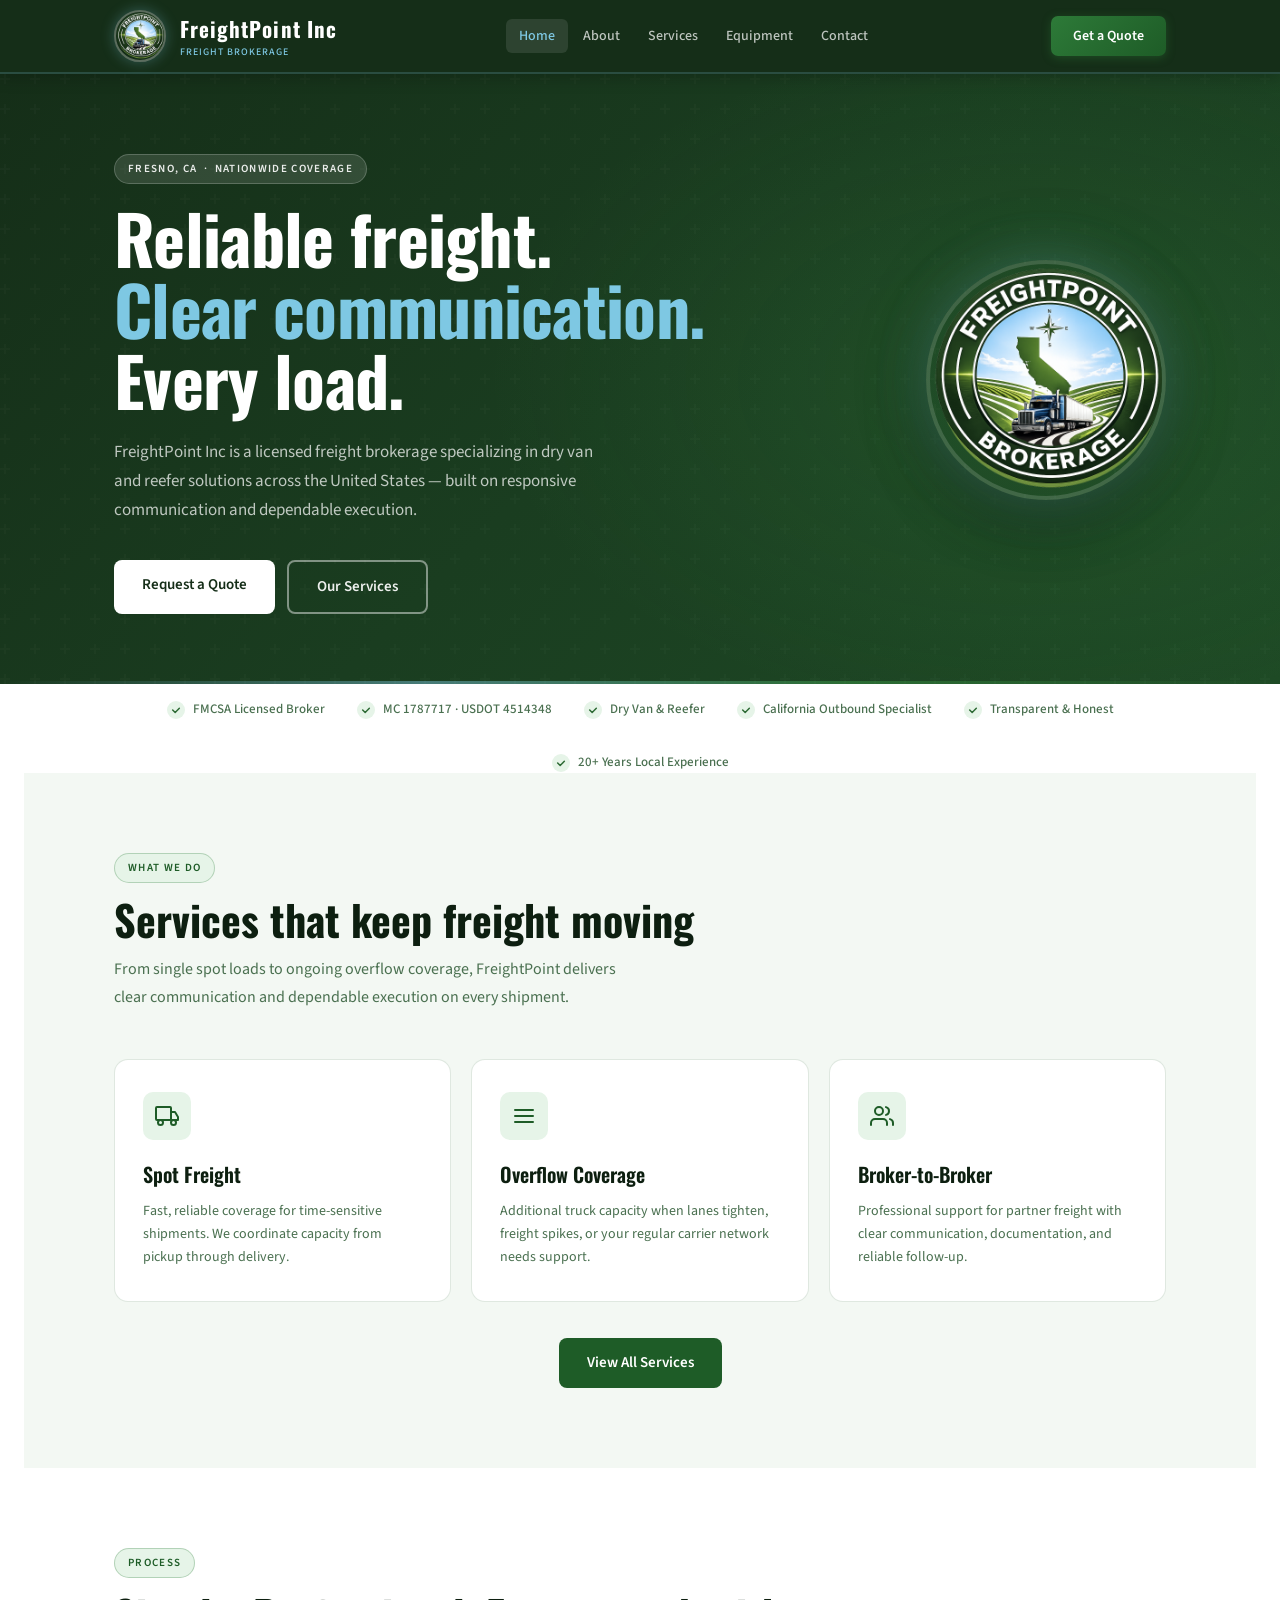
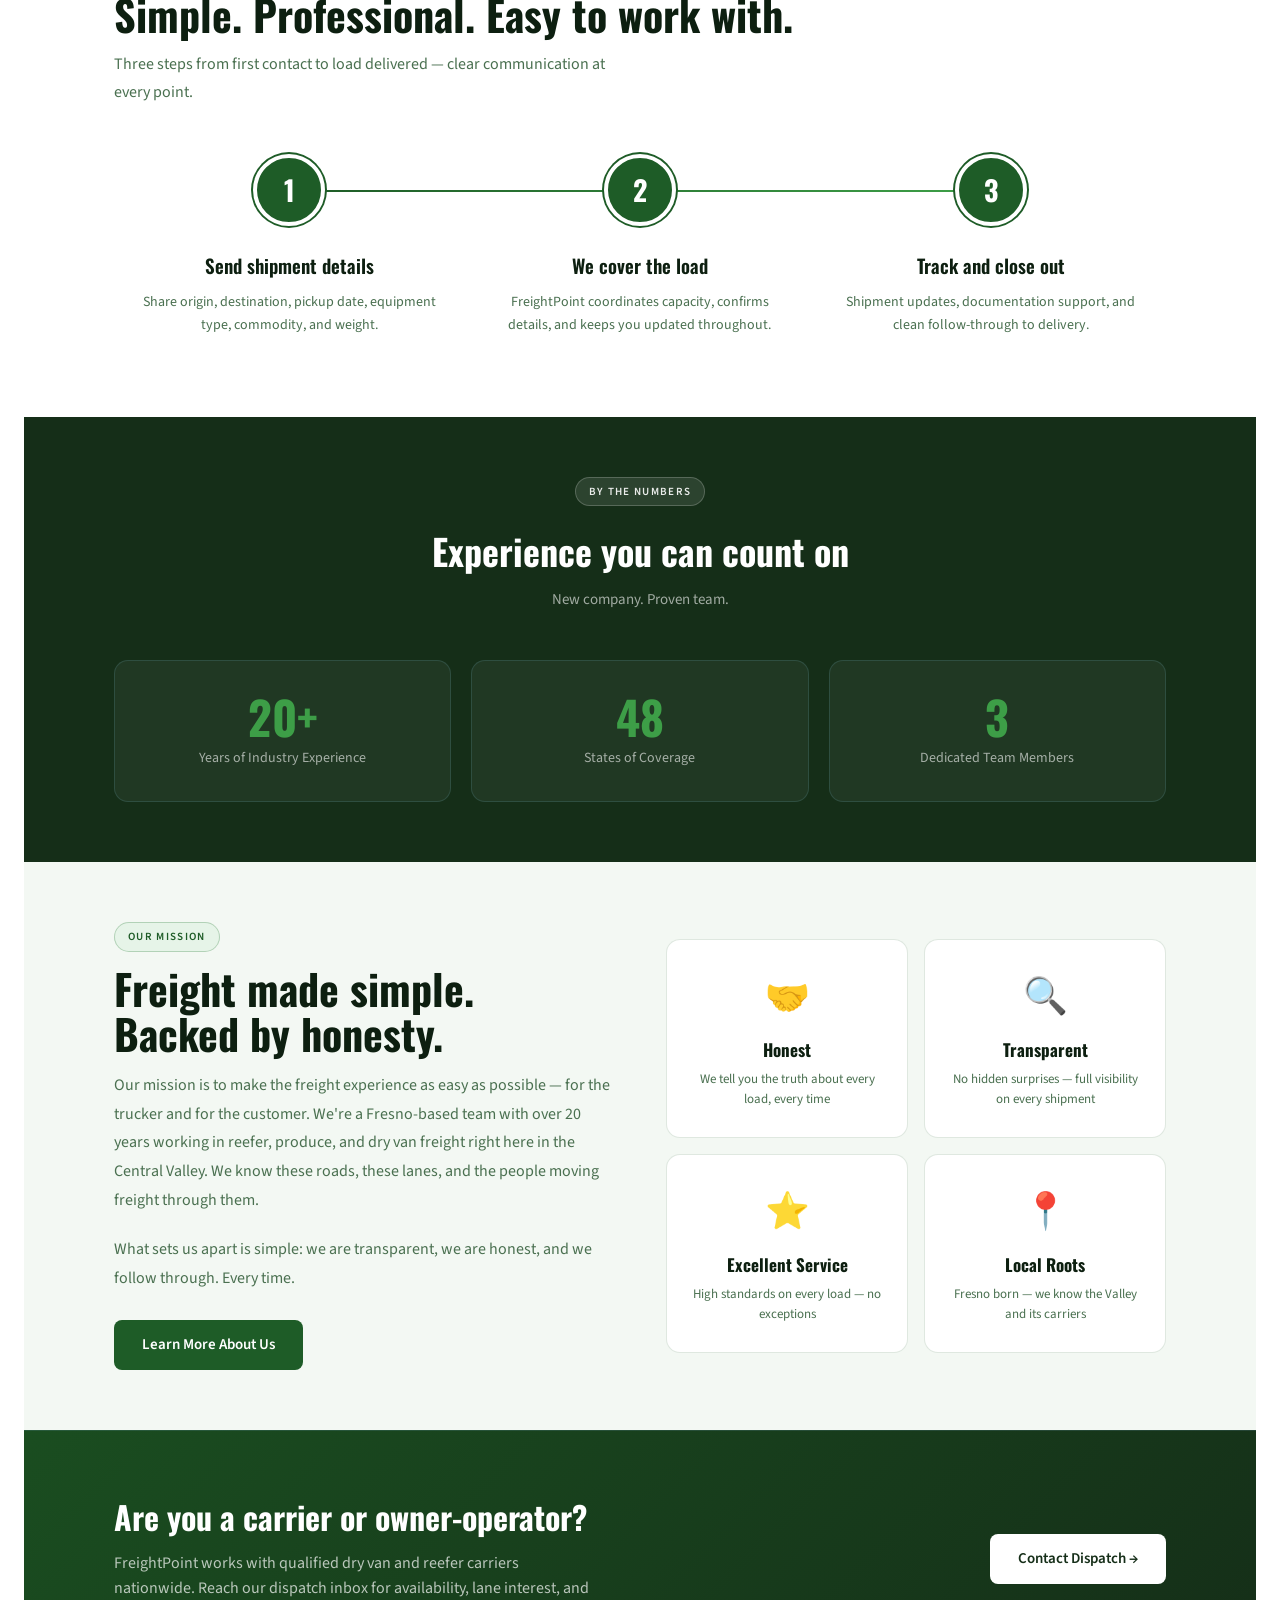
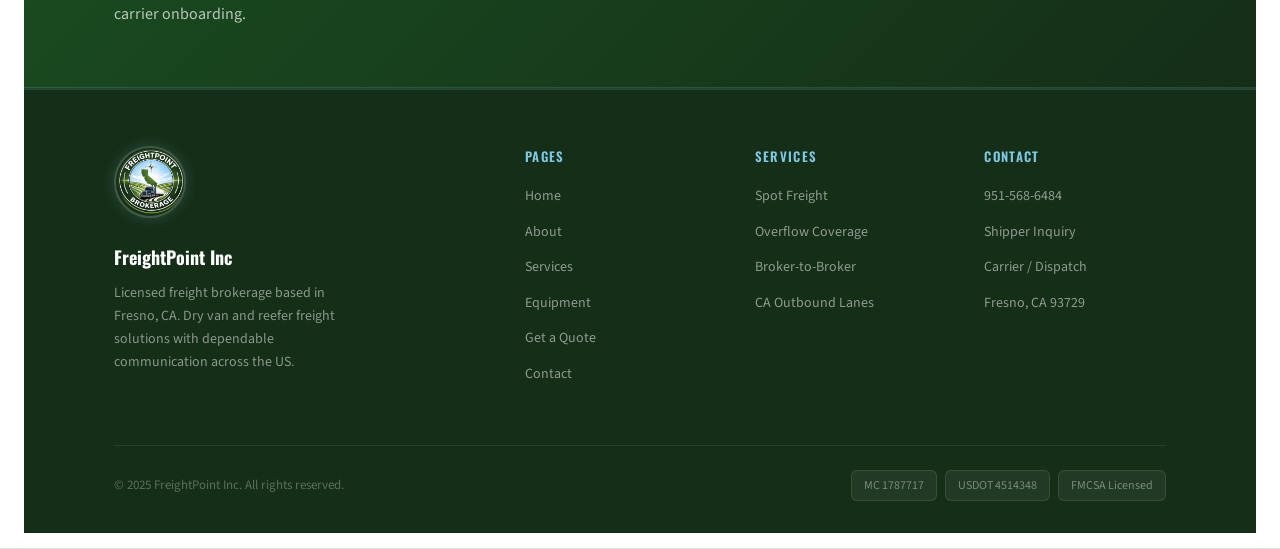
==== commit 8807a5c3: "Rename index (4).html to index.html" ====
--- a/index.html
+++ b/index.html
@@ -118,7 +118,7 @@
     <div class="trust-item"><div class="trust-check"><svg viewBox="0 0 12 12" fill="none"><path d="M2 6l3 3 5-5" stroke="#2d6a34" stroke-width="1.8" stroke-linecap="round" stroke-linejoin="round"/></svg></div>MC 1787717 · USDOT 4514348</div>
     <div class="trust-item"><div class="trust-check"><svg viewBox="0 0 12 12" fill="none"><path d="M2 6l3 3 5-5" stroke="#2d6a34" stroke-width="1.8" stroke-linecap="round" stroke-linejoin="round"/></svg></div>Dry Van &amp; Reefer</div>
     <div class="trust-item"><div class="trust-check"><svg viewBox="0 0 12 12" fill="none"><path d="M2 6l3 3 5-5" stroke="#2d6a34" stroke-width="1.8" stroke-linecap="round" stroke-linejoin="round"/></svg></div>California Outbound Specialist</div>
-    <div class="trust-item"><div class="trust-check"><svg viewBox="0 0 12 12" fill="none"><path d="M2 6l3 3 5-5" stroke="#2d6a34" stroke-width="1.8" stroke-linecap="round" stroke-linejoin="round"/></svg></div>20+ Years Experience</div>
+    <div class="trust-item"><div class="trust-check"><svg viewBox="0 0 12 12" fill="none"><path d="M2 6l3 3 5-5" stroke="#2d6a34" stroke-width="1.8" stroke-linecap="round" stroke-linejoin="round"/></svg></div>Transparent &amp; Honest</div><div class="trust-item"><div class="trust-check"><svg viewBox="0 0 12 12" fill="none"><path d="M2 6l3 3 5-5" stroke="#2d6a34" stroke-width="1.8" stroke-linecap="round" stroke-linejoin="round"/></svg></div>20+ Years Local Experience
   </div>
 </div>
 
@@ -177,6 +177,44 @@
       <div class="stat-card"><div class="stat-num">20+</div><div class="stat-label">Years of Industry Experience</div></div>
       <div class="stat-card"><div class="stat-num">48</div><div class="stat-label">States of Coverage</div></div>
       <div class="stat-card"><div class="stat-num">3</div><div class="stat-label">Dedicated Team Members</div></div>
+    </div>
+  </div>
+</section>
+
+
+<!-- MISSION STRIP -->
+<section style="background:var(--off-white);padding:60px 0">
+  <div class="container">
+    <div style="display:grid;grid-template-columns:1fr 1fr;gap:52px;align-items:center">
+      <div>
+        <div class="section-label" style="margin-bottom:14px"><span class="tag">Our Mission</span></div>
+        <h2 class="section-title">Freight made simple.<br>Backed by honesty.</h2>
+        <p style="font-size:16px;color:var(--text-muted);line-height:1.8;margin-bottom:20px">Our mission is to make the freight experience as easy as possible — for the trucker and for the customer. We're a Fresno-based team with over 20 years working in reefer, produce, and dry van freight right here in the Central Valley. We know these roads, these lanes, and the people moving freight through them.</p>
+        <p style="font-size:16px;color:var(--text-muted);line-height:1.8;margin-bottom:28px">What sets us apart is simple: we are transparent, we are honest, and we follow through. Every time.</p>
+        <a class="btn btn-primary" href="about.html">Learn More About Us</a>
+      </div>
+      <div style="display:grid;grid-template-columns:1fr 1fr;gap:16px">
+        <div style="background:var(--white);border:1px solid var(--border);border-radius:14px;padding:28px 22px;text-align:center">
+          <div style="font-size:36px;margin-bottom:10px">🤝</div>
+          <div style="font-family:'Oswald',sans-serif;font-size:17px;font-weight:700;color:var(--text-dark);margin-bottom:6px">Honest</div>
+          <div style="font-size:13px;color:var(--text-muted);line-height:1.55">We tell you the truth about every load, every time</div>
+        </div>
+        <div style="background:var(--white);border:1px solid var(--border);border-radius:14px;padding:28px 22px;text-align:center">
+          <div style="font-size:36px;margin-bottom:10px">🔍</div>
+          <div style="font-family:'Oswald',sans-serif;font-size:17px;font-weight:700;color:var(--text-dark);margin-bottom:6px">Transparent</div>
+          <div style="font-size:13px;color:var(--text-muted);line-height:1.55">No hidden surprises — full visibility on every shipment</div>
+        </div>
+        <div style="background:var(--white);border:1px solid var(--border);border-radius:14px;padding:28px 22px;text-align:center">
+          <div style="font-size:36px;margin-bottom:10px">⭐</div>
+          <div style="font-family:'Oswald',sans-serif;font-size:17px;font-weight:700;color:var(--text-dark);margin-bottom:6px">Excellent Service</div>
+          <div style="font-size:13px;color:var(--text-muted);line-height:1.55">High standards on every load — no exceptions</div>
+        </div>
+        <div style="background:var(--white);border:1px solid var(--border);border-radius:14px;padding:28px 22px;text-align:center">
+          <div style="font-size:36px;margin-bottom:10px">📍</div>
+          <div style="font-family:'Oswald',sans-serif;font-size:17px;font-weight:700;color:var(--text-dark);margin-bottom:6px">Local Roots</div>
+          <div style="font-size:13px;color:var(--text-muted);line-height:1.55">Fresno born — we know the Valley and its carriers</div>
+        </div>
+      </div>
     </div>
   </div>
 </section>
@@ -220,3 +258,4 @@
 </script>
 </body>
 </html>
+<!-- This file was already complete; mission/values content lives on About page and is linked from home -->
